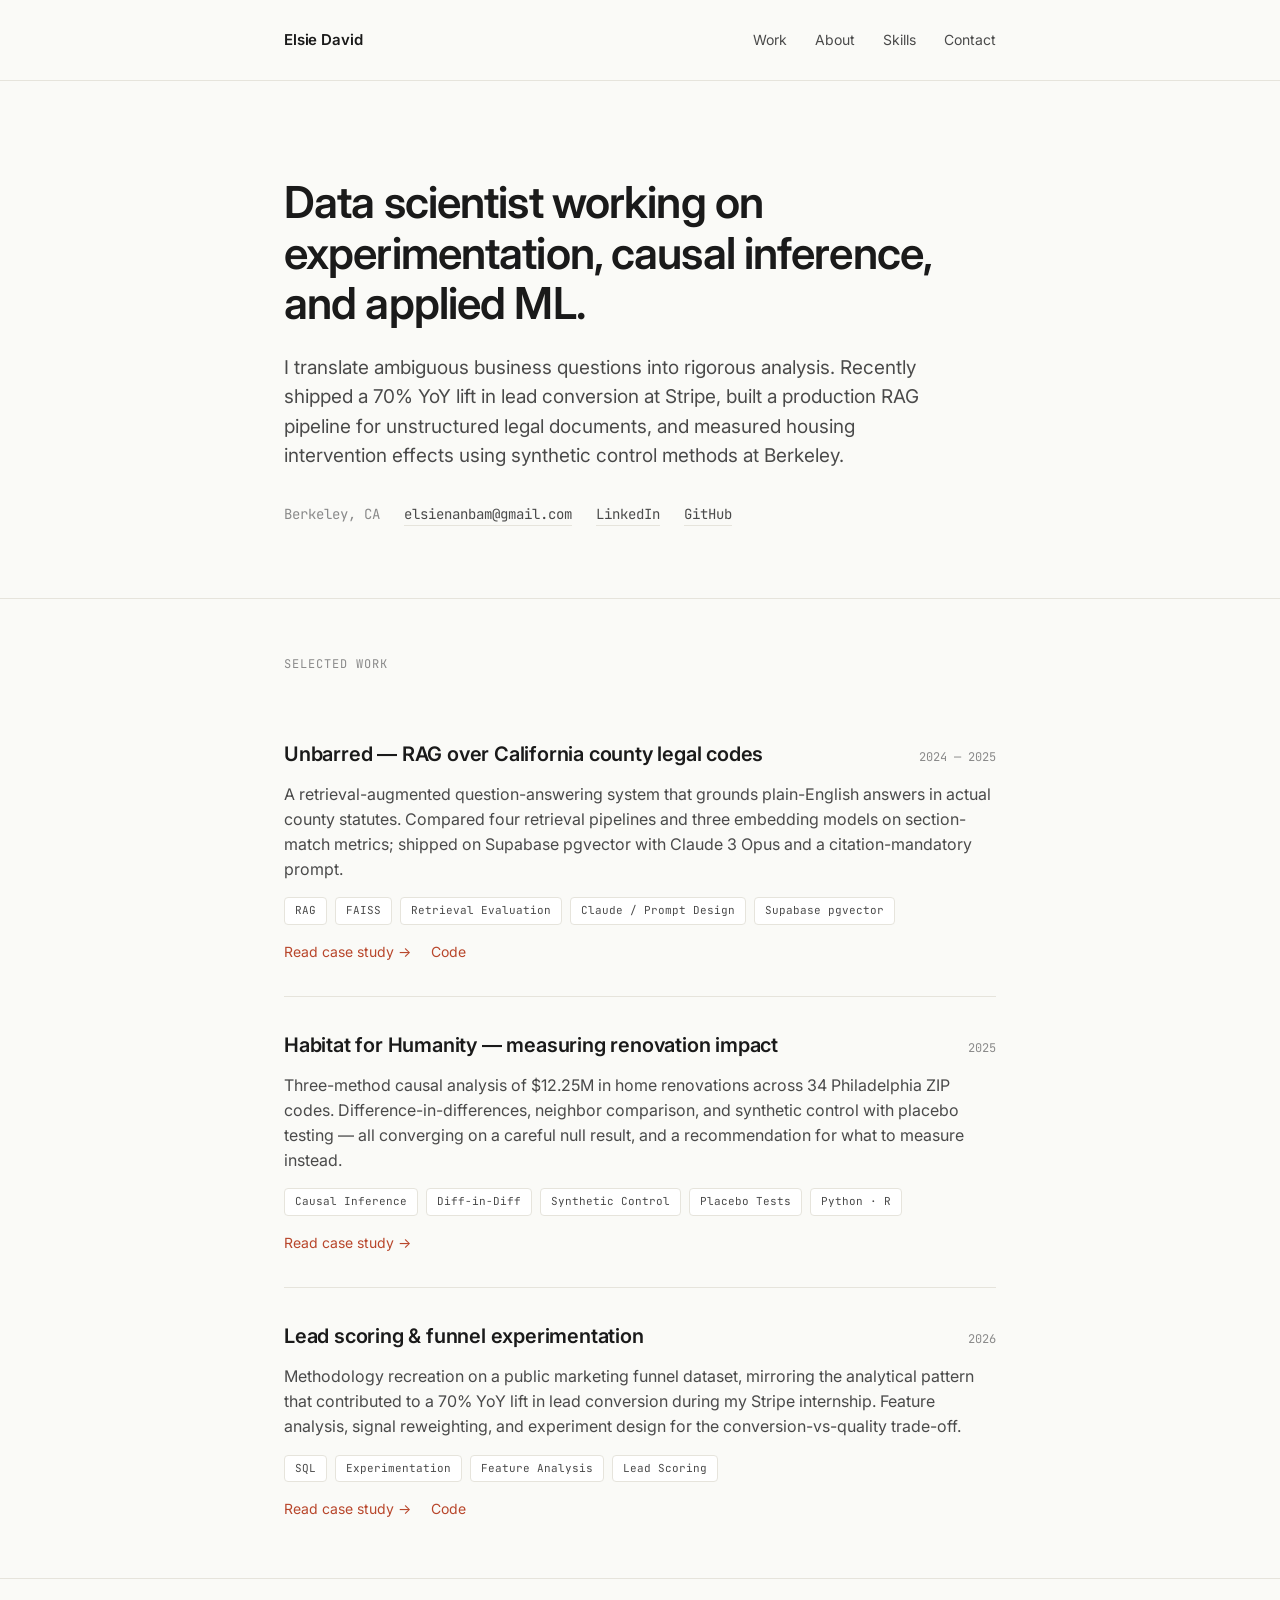
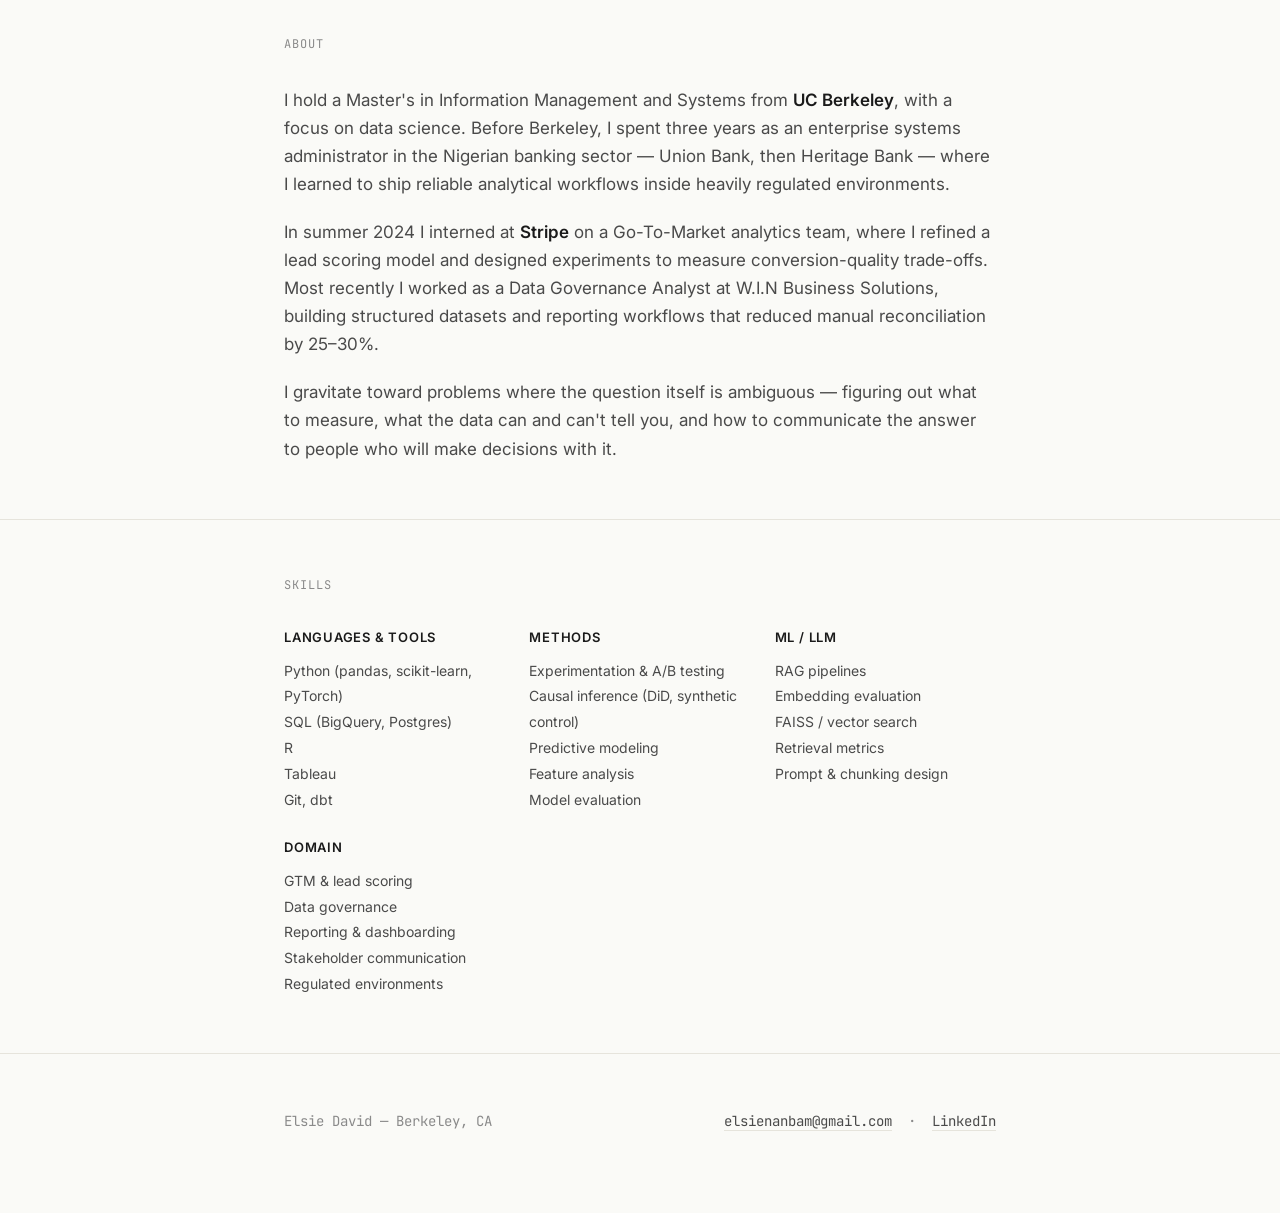
==== index.html @ c0de1136 "Initial portfolio: landing page + Unbarred and Habitat case studies" ====
<!DOCTYPE html>
<html lang="en">
<head>
  <meta charset="UTF-8" />
  <meta name="viewport" content="width=device-width, initial-scale=1.0" />
  <title>Elsie David — Data Scientist</title>
  <meta name="description" content="Data scientist working at the intersection of experimentation, causal inference, and applied ML. UC Berkeley MIMS. Previously Stripe." />
  <link rel="preconnect" href="https://fonts.googleapis.com" />
  <link rel="preconnect" href="https://fonts.gstatic.com" crossorigin />
  <link href="https://fonts.googleapis.com/css2?family=Inter:wght@400;500;600;700&family=JetBrains+Mono:wght@400;500&display=swap" rel="stylesheet" />
  <link rel="stylesheet" href="assets/styles.css" />
  <style>
    /* Home-page-only styles (case studies use shared styles only) */
    header { padding: 96px 0 72px; }
    header h1 {
      font-size: 44px;
      font-weight: 600;
      letter-spacing: -0.02em;
      line-height: 1.15;
      margin-bottom: 24px;
    }
    header .lede {
      font-size: 19px;
      color: var(--ink-soft);
      line-height: 1.55;
      max-width: 640px;
      margin-bottom: 32px;
    }
    header .meta {
      display: flex;
      gap: 24px;
      flex-wrap: wrap;
      font-size: 14px;
      color: var(--ink-faint);
      font-family: 'JetBrains Mono', monospace;
    }
    header .meta a {
      color: var(--ink-soft);
      text-decoration: none;
      border-bottom: 1px solid var(--rule);
      transition: border-color 0.15s, color 0.15s;
    }
    header .meta a:hover { color: var(--accent); border-color: var(--accent); }
    section { padding: 56px 0; border-top: 1px solid var(--rule); }
    .section-label {
      font-family: 'JetBrains Mono', monospace;
      font-size: 12px;
      text-transform: uppercase;
      letter-spacing: 0.08em;
      color: var(--ink-faint);
      margin-bottom: 32px;
    }
    .about p {
      font-size: 17px;
      color: var(--ink-soft);
      margin-bottom: 20px;
      line-height: 1.65;
    }
    .about p:last-child { margin-bottom: 0; }
    .about strong { color: var(--ink); font-weight: 600; }
    .project {
      padding: 32px 0;
      border-bottom: 1px solid var(--rule);
    }
    .project:last-child { border-bottom: none; padding-bottom: 0; }
    .project:first-child { padding-top: 0; }
    .project-header {
      display: flex;
      justify-content: space-between;
      align-items: baseline;
      margin-bottom: 12px;
      gap: 16px;
      flex-wrap: wrap;
    }
    .project-title { font-size: 20px; font-weight: 600; letter-spacing: -0.01em; }
    .project-meta {
      font-family: 'JetBrains Mono', monospace;
      font-size: 12px;
      color: var(--ink-faint);
    }
    .project-tagline {
      color: var(--ink-soft);
      font-size: 16px;
      margin-bottom: 16px;
      line-height: 1.55;
    }
    .project-tags { display: flex; gap: 8px; flex-wrap: wrap; margin-bottom: 16px; }
    .tag {
      font-family: 'JetBrains Mono', monospace;
      font-size: 11px;
      padding: 4px 10px;
      background: var(--card);
      border: 1px solid var(--rule);
      border-radius: 4px;
      color: var(--ink-soft);
    }
    .project-links { display: flex; gap: 20px; font-size: 14px; }
    .project-links a {
      color: var(--accent);
      text-decoration: none;
      border-bottom: 1px solid transparent;
      transition: border-color 0.15s;
    }
    .project-links a:hover { border-bottom-color: var(--accent); }
    .skills-grid {
      display: grid;
      grid-template-columns: repeat(auto-fit, minmax(220px, 1fr));
      gap: 24px;
    }
    .skill-group h3 {
      font-size: 13px;
      font-weight: 600;
      text-transform: uppercase;
      letter-spacing: 0.06em;
      color: var(--ink);
      margin-bottom: 10px;
    }
    .skill-group ul {
      list-style: none;
      font-size: 14px;
      color: var(--ink-soft);
      line-height: 1.85;
    }
    @media (max-width: 600px) {
      header { padding: 64px 0 48px; }
      header h1 { font-size: 34px; }
      header .lede { font-size: 17px; }
    }
  </style>
</head>
<body>
  <nav>
    <div class="container">
      <div class="name">Elsie David</div>
      <div class="links">
        <a href="#work">Work</a>
        <a href="#about">About</a>
        <a href="#skills">Skills</a>
        <a href="mailto:elsienanbam@gmail.com">Contact</a>
      </div>
    </div>
  </nav>

  <header>
    <div class="container">
      <h1>Data scientist working on experimentation, causal inference, and applied ML.</h1>
      <p class="lede">
        I translate ambiguous business questions into rigorous analysis. Recently shipped a 70% YoY lift in lead conversion at Stripe, built a production RAG pipeline for unstructured legal documents, and measured housing intervention effects using synthetic control methods at Berkeley.
      </p>
      <div class="meta">
        <span>Berkeley, CA</span>
        <a href="mailto:elsienanbam@gmail.com">elsienanbam@gmail.com</a>
        <a href="https://linkedin.com/in/elsienanbamdavid/" target="_blank" rel="noopener">LinkedIn</a>
        <a href="https://github.com/" target="_blank" rel="noopener">GitHub</a>
      </div>
    </div>
  </header>

  <section id="work">
    <div class="container">
      <div class="section-label">Selected work</div>

      <div class="project">
        <div class="project-header">
          <div class="project-title">Unbarred — RAG over California county legal codes</div>
          <div class="project-meta">2024 — 2025</div>
        </div>
        <p class="project-tagline">
          A retrieval-augmented question-answering system that grounds plain-English answers in actual county statutes. Compared four retrieval pipelines and three embedding models on section-match metrics; shipped on Supabase pgvector with Claude 3 Opus and a citation-mandatory prompt.
        </p>
        <div class="project-tags">
          <span class="tag">RAG</span>
          <span class="tag">FAISS</span>
          <span class="tag">Retrieval Evaluation</span>
          <span class="tag">Claude / Prompt Design</span>
          <span class="tag">Supabase pgvector</span>
        </div>
        <div class="project-links">
          <a href="case-studies/unbarred.html">Read case study →</a>
          <a href="https://github.com/LawNavigator-mims/law-nav-model-api" target="_blank" rel="noopener">Code</a>
        </div>
      </div>

      <div class="project">
        <div class="project-header">
          <div class="project-title">Habitat for Humanity — measuring renovation impact</div>
          <div class="project-meta">2025</div>
        </div>
        <p class="project-tagline">
          Three-method causal analysis of $12.25M in home renovations across 34 Philadelphia ZIP codes. Difference-in-differences, neighbor comparison, and synthetic control with placebo testing — all converging on a careful null result, and a recommendation for what to measure instead.
        </p>
        <div class="project-tags">
          <span class="tag">Causal Inference</span>
          <span class="tag">Diff-in-Diff</span>
          <span class="tag">Synthetic Control</span>
          <span class="tag">Placebo Tests</span>
          <span class="tag">Python · R</span>
        </div>
        <div class="project-links">
          <a href="case-studies/habitat.html">Read case study →</a>
        </div>
      </div>

      <div class="project">
        <div class="project-header">
          <div class="project-title">Lead scoring &amp; funnel experimentation</div>
          <div class="project-meta">2026</div>
        </div>
        <p class="project-tagline">
          Methodology recreation on a public marketing funnel dataset, mirroring the analytical pattern that contributed to a 70% YoY lift in lead conversion during my Stripe internship. Feature analysis, signal reweighting, and experiment design for the conversion-vs-quality trade-off.
        </p>
        <div class="project-tags">
          <span class="tag">SQL</span>
          <span class="tag">Experimentation</span>
          <span class="tag">Feature Analysis</span>
          <span class="tag">Lead Scoring</span>
        </div>
        <div class="project-links">
          <a href="case-studies/lead-scoring.html">Read case study →</a>
          <a href="https://github.com/" target="_blank" rel="noopener">Code</a>
        </div>
      </div>
    </div>
  </section>

  <section id="about" class="about">
    <div class="container">
      <div class="section-label">About</div>
      <p>
        I hold a Master's in Information Management and Systems from <strong>UC Berkeley</strong>, with a focus on data science. Before Berkeley, I spent three years as an enterprise systems administrator in the Nigerian banking sector — Union Bank, then Heritage Bank — where I learned to ship reliable analytical workflows inside heavily regulated environments.
      </p>
      <p>
        In summer 2024 I interned at <strong>Stripe</strong> on a Go-To-Market analytics team, where I refined a lead scoring model and designed experiments to measure conversion-quality trade-offs. Most recently I worked as a Data Governance Analyst at W.I.N Business Solutions, building structured datasets and reporting workflows that reduced manual reconciliation by 25–30%.
      </p>
      <p>
        I gravitate toward problems where the question itself is ambiguous — figuring out what to measure, what the data can and can't tell you, and how to communicate the answer to people who will make decisions with it.
      </p>
    </div>
  </section>

  <section id="skills">
    <div class="container">
      <div class="section-label">Skills</div>
      <div class="skills-grid">
        <div class="skill-group">
          <h3>Languages &amp; Tools</h3>
          <ul>
            <li>Python (pandas, scikit-learn, PyTorch)</li>
            <li>SQL (BigQuery, Postgres)</li>
            <li>R</li>
            <li>Tableau</li>
            <li>Git, dbt</li>
          </ul>
        </div>
        <div class="skill-group">
          <h3>Methods</h3>
          <ul>
            <li>Experimentation &amp; A/B testing</li>
            <li>Causal inference (DiD, synthetic control)</li>
            <li>Predictive modeling</li>
            <li>Feature analysis</li>
            <li>Model evaluation</li>
          </ul>
        </div>
        <div class="skill-group">
          <h3>ML / LLM</h3>
          <ul>
            <li>RAG pipelines</li>
            <li>Embedding evaluation</li>
            <li>FAISS / vector search</li>
            <li>Retrieval metrics</li>
            <li>Prompt &amp; chunking design</li>
          </ul>
        </div>
        <div class="skill-group">
          <h3>Domain</h3>
          <ul>
            <li>GTM &amp; lead scoring</li>
            <li>Data governance</li>
            <li>Reporting &amp; dashboarding</li>
            <li>Stakeholder communication</li>
            <li>Regulated environments</li>
          </ul>
        </div>
      </div>
    </div>
  </section>

  <footer>
    <div class="container">
      <div>Elsie David — Berkeley, CA</div>
      <div>
        <a href="mailto:elsienanbam@gmail.com">elsienanbam@gmail.com</a>
        &nbsp;·&nbsp;
        <a href="https://linkedin.com/in/elsienanbamdavid/" target="_blank" rel="noopener">LinkedIn</a>
      </div>
    </div>
  </footer>
</body>
</html>
---- assets/styles.css ----
/* Shared styles for portfolio and case studies */
:root {
  --bg: #fafaf7;
  --ink: #1a1a1a;
  --ink-soft: #4a4a4a;
  --ink-faint: #8a8a8a;
  --rule: #e6e4dc;
  --accent: #b8462b;
  --card: #ffffff;
  --highlight: #fef3e7;
}
* { box-sizing: border-box; margin: 0; padding: 0; }
html { scroll-behavior: smooth; }
body {
  font-family: 'Inter', -apple-system, BlinkMacSystemFont, sans-serif;
  background: var(--bg);
  color: var(--ink);
  line-height: 1.6;
  font-size: 16px;
  -webkit-font-smoothing: antialiased;
}
.container { max-width: 760px; margin: 0 auto; padding: 0 24px; }
.container-wide { max-width: 920px; margin: 0 auto; padding: 0 24px; }

nav {
  padding: 28px 0;
  border-bottom: 1px solid var(--rule);
  position: sticky;
  top: 0;
  background: rgba(250, 250, 247, 0.92);
  backdrop-filter: blur(8px);
  z-index: 10;
}
nav .container { display: flex; justify-content: space-between; align-items: center; }
nav .name { font-weight: 600; font-size: 15px; letter-spacing: -0.01em; text-decoration: none; color: var(--ink); }
nav .links { display: flex; gap: 28px; }
nav .links a {
  color: var(--ink-soft);
  text-decoration: none;
  font-size: 14px;
  transition: color 0.15s;
}
nav .links a:hover { color: var(--ink); }

/* Case study layout */
.case-header {
  padding: 64px 0 40px;
}
.case-back {
  font-family: 'JetBrains Mono', monospace;
  font-size: 13px;
  color: var(--ink-faint);
  text-decoration: none;
  display: inline-block;
  margin-bottom: 32px;
  transition: color 0.15s;
}
.case-back:hover { color: var(--accent); }
.case-eyebrow {
  font-family: 'JetBrains Mono', monospace;
  font-size: 12px;
  text-transform: uppercase;
  letter-spacing: 0.08em;
  color: var(--accent);
  margin-bottom: 16px;
}
.case-header h1 {
  font-size: 38px;
  font-weight: 600;
  letter-spacing: -0.02em;
  line-height: 1.2;
  margin-bottom: 20px;
}
.case-lede {
  font-size: 19px;
  color: var(--ink-soft);
  line-height: 1.55;
  margin-bottom: 32px;
}
.case-meta {
  display: grid;
  grid-template-columns: repeat(auto-fit, minmax(140px, 1fr));
  gap: 24px;
  padding: 24px;
  background: var(--card);
  border: 1px solid var(--rule);
  border-radius: 6px;
}
.case-meta-item .label {
  font-family: 'JetBrains Mono', monospace;
  font-size: 11px;
  text-transform: uppercase;
  letter-spacing: 0.06em;
  color: var(--ink-faint);
  margin-bottom: 6px;
}
.case-meta-item .value {
  font-size: 14px;
  color: var(--ink);
  font-weight: 500;
}

.case-body { padding: 24px 0 80px; }
.case-body section {
  padding: 40px 0;
  border-top: 1px solid var(--rule);
}
.case-body h2 {
  font-size: 24px;
  font-weight: 600;
  letter-spacing: -0.01em;
  margin-bottom: 20px;
}
.case-body h3 {
  font-size: 17px;
  font-weight: 600;
  margin-top: 28px;
  margin-bottom: 12px;
}
.case-body p {
  font-size: 16px;
  color: var(--ink-soft);
  line-height: 1.7;
  margin-bottom: 16px;
}
.case-body p strong { color: var(--ink); font-weight: 600; }
.case-body ul {
  margin: 0 0 16px 24px;
  color: var(--ink-soft);
  font-size: 16px;
  line-height: 1.7;
}
.case-body ul li { margin-bottom: 8px; }

.callout {
  padding: 20px 24px;
  background: var(--highlight);
  border-left: 3px solid var(--accent);
  border-radius: 4px;
  margin: 24px 0;
  font-size: 15px;
  color: var(--ink-soft);
}
.callout strong { color: var(--ink); }

.todo {
  padding: 16px 20px;
  background: #fff8e6;
  border: 1px dashed #d4a942;
  border-radius: 4px;
  margin: 20px 0;
  font-size: 14px;
  color: #6b5a1f;
  font-family: 'JetBrains Mono', monospace;
}
.todo::before { content: "TODO  ·  "; font-weight: 600; }

pre {
  background: #1f1d1a;
  color: #e8e6dc;
  padding: 20px 24px;
  border-radius: 6px;
  overflow-x: auto;
  font-family: 'JetBrains Mono', monospace;
  font-size: 13px;
  line-height: 1.55;
  margin: 16px 0 24px;
}
code {
  font-family: 'JetBrains Mono', monospace;
  font-size: 0.9em;
  background: var(--card);
  border: 1px solid var(--rule);
  padding: 1px 6px;
  border-radius: 3px;
  color: var(--ink);
}
pre code { background: none; border: none; padding: 0; color: inherit; }

.results-grid {
  display: grid;
  grid-template-columns: repeat(auto-fit, minmax(160px, 1fr));
  gap: 16px;
  margin: 20px 0 24px;
}
.result-card {
  padding: 20px;
  background: var(--card);
  border: 1px solid var(--rule);
  border-radius: 6px;
}
.result-card .number {
  font-size: 28px;
  font-weight: 600;
  color: var(--accent);
  letter-spacing: -0.02em;
  line-height: 1;
  margin-bottom: 8px;
}
.result-card .label {
  font-size: 13px;
  color: var(--ink-soft);
  line-height: 1.4;
}

table {
  width: 100%;
  border-collapse: collapse;
  margin: 16px 0 24px;
  font-size: 14px;
}
table th, table td {
  text-align: left;
  padding: 10px 12px;
  border-bottom: 1px solid var(--rule);
}
table th {
  font-family: 'JetBrains Mono', monospace;
  font-size: 12px;
  text-transform: uppercase;
  letter-spacing: 0.04em;
  color: var(--ink-faint);
  font-weight: 500;
}
table td { color: var(--ink-soft); }

footer {
  padding: 56px 0 80px;
  border-top: 1px solid var(--rule);
  font-size: 14px;
  color: var(--ink-faint);
  font-family: 'JetBrains Mono', monospace;
}
footer .container {
  display: flex;
  justify-content: space-between;
  align-items: center;
  flex-wrap: wrap;
  gap: 16px;
}
footer a {
  color: var(--ink-soft);
  text-decoration: none;
  border-bottom: 1px solid var(--rule);
}
footer a:hover { color: var(--accent); border-color: var(--accent); }

@media (max-width: 600px) {
  .case-header h1 { font-size: 30px; }
  .case-lede { font-size: 17px; }
  nav .links { gap: 18px; }
}
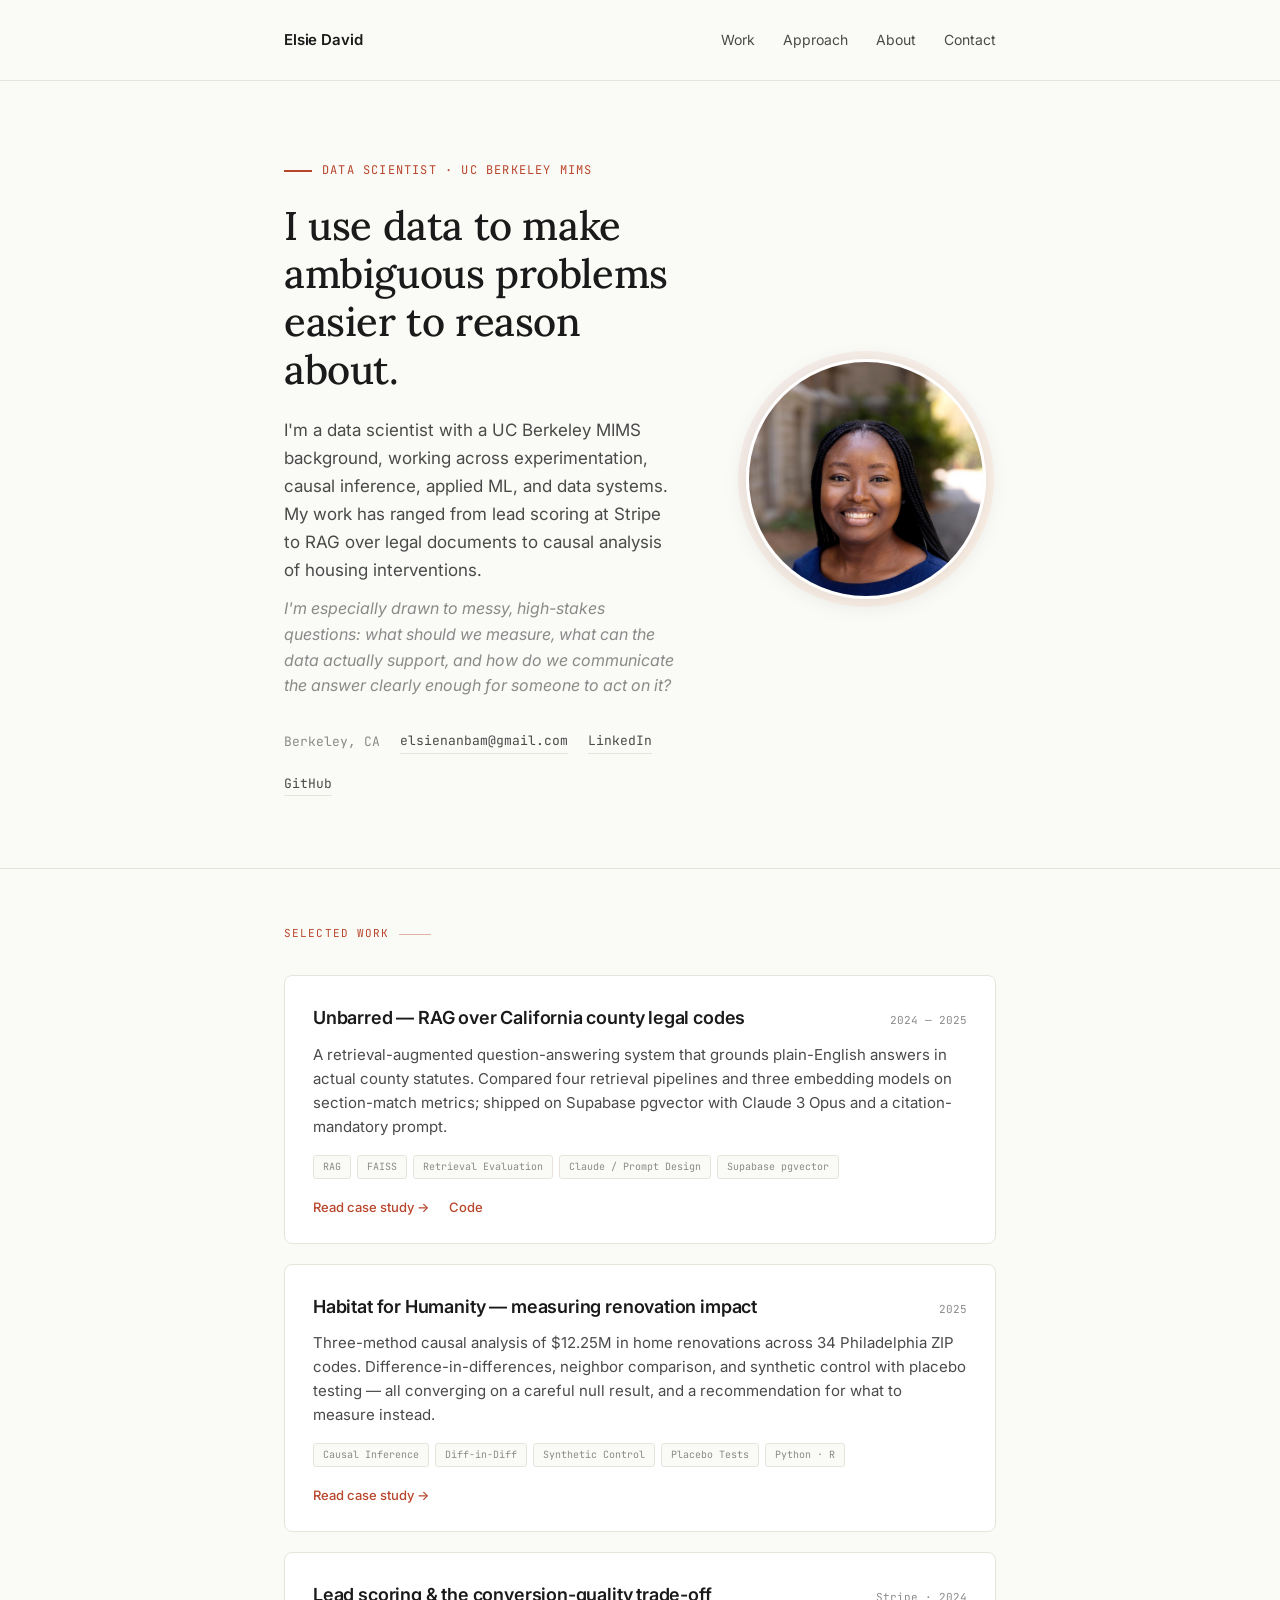
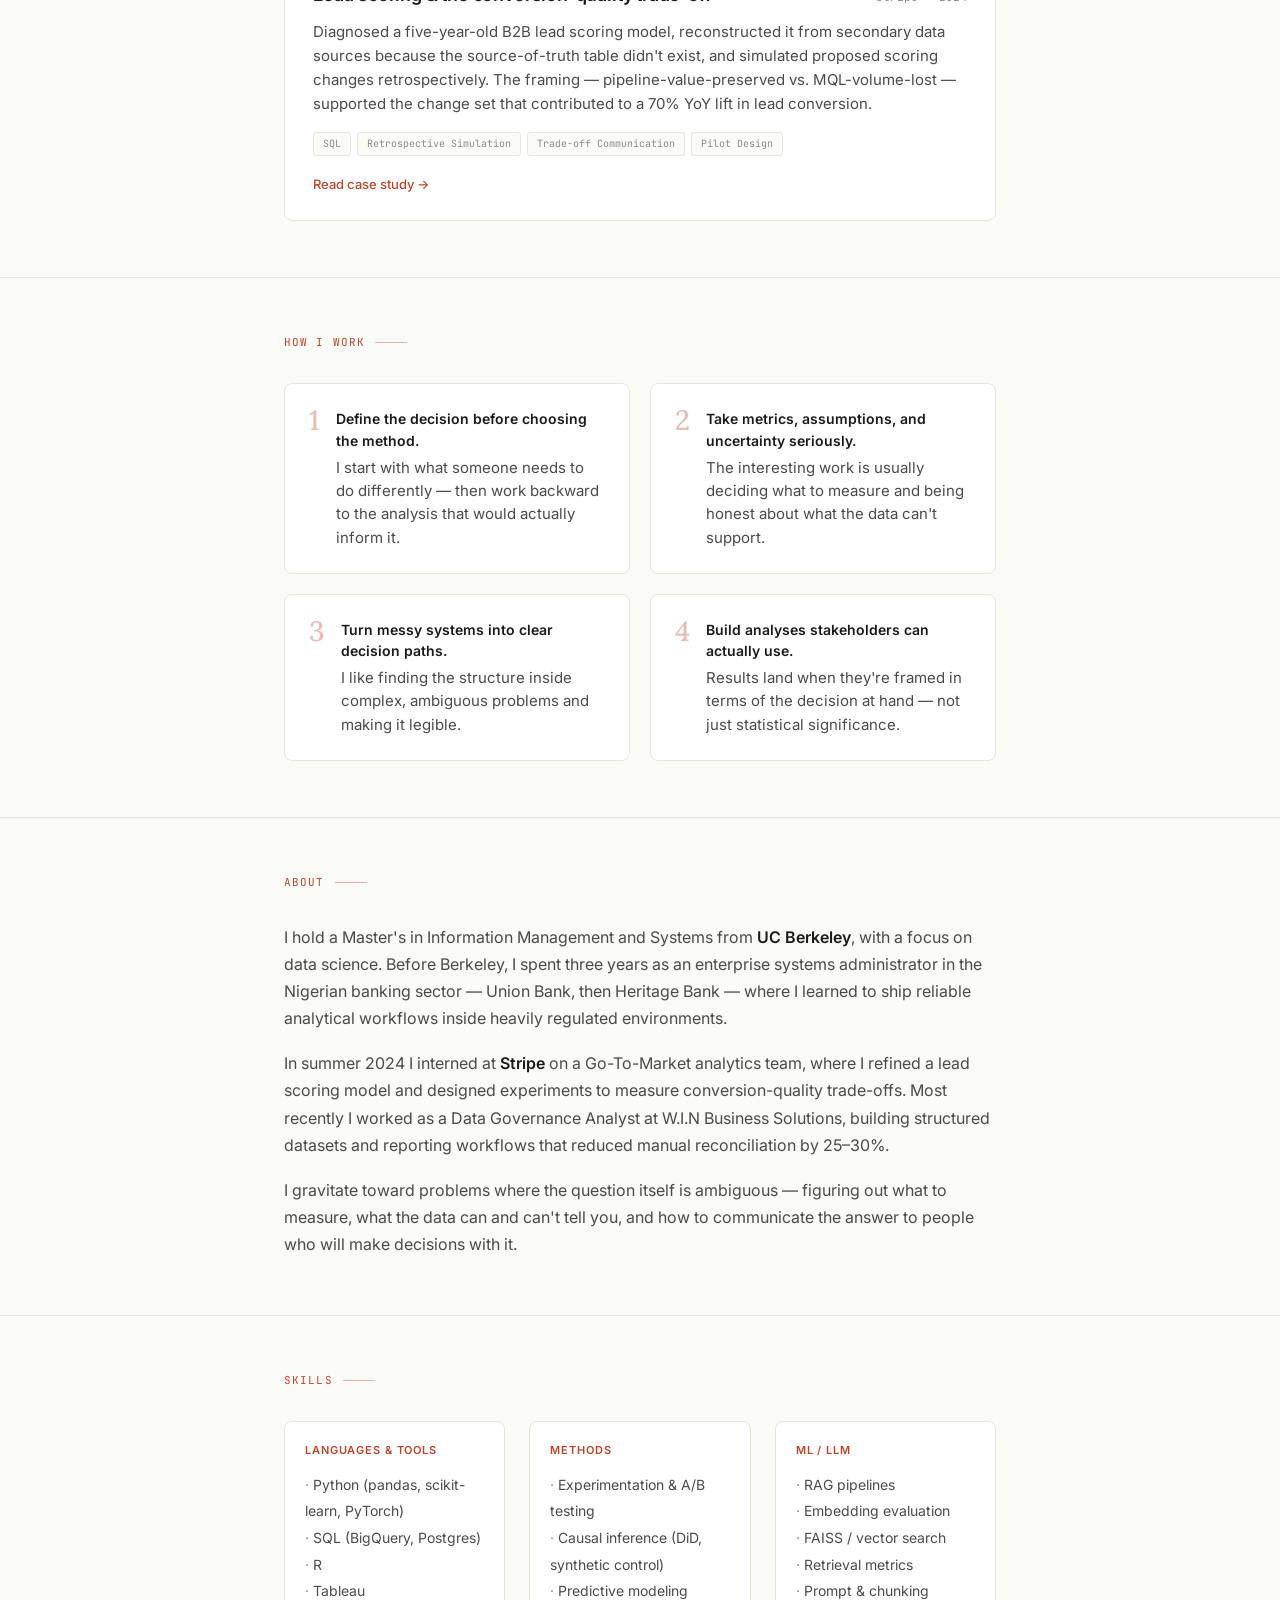
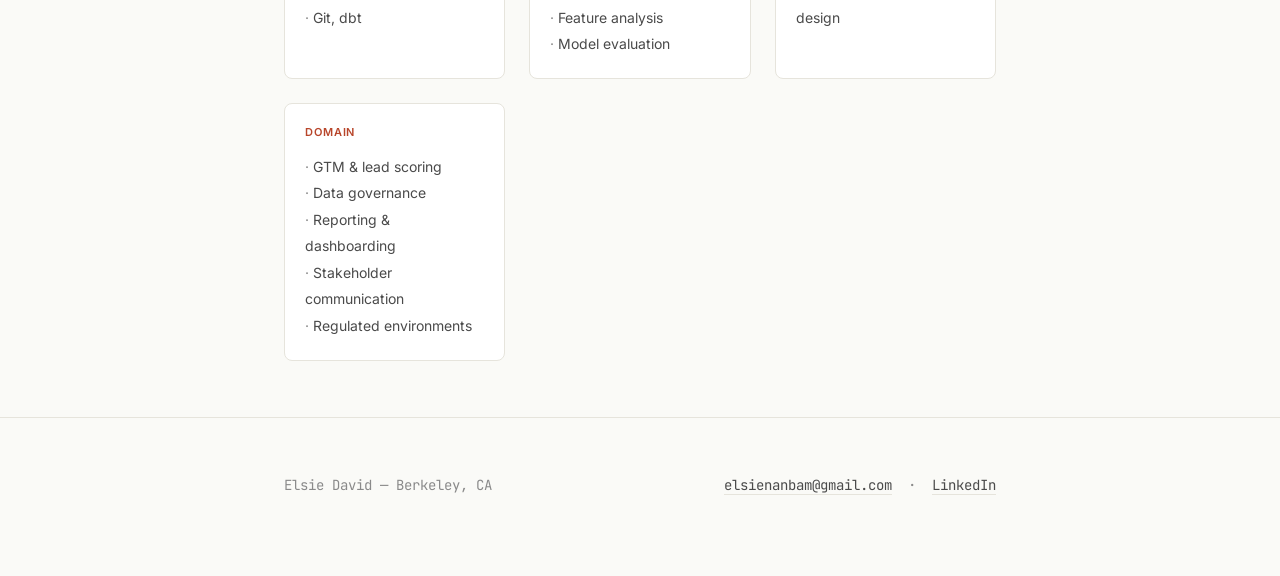
==== commit ab4c7635: "Refresh portfolio landing page with photo and cards" ====
--- a/index.html
+++ b/index.html
@@ -7,124 +7,324 @@
   <meta name="description" content="Data scientist working at the intersection of experimentation, causal inference, and applied ML. UC Berkeley MIMS. Previously Stripe." />
   <link rel="preconnect" href="https://fonts.googleapis.com" />
   <link rel="preconnect" href="https://fonts.gstatic.com" crossorigin />
-  <link href="https://fonts.googleapis.com/css2?family=Inter:wght@400;500;600;700&family=JetBrains+Mono:wght@400;500&display=swap" rel="stylesheet" />
+  <link href="https://fonts.googleapis.com/css2?family=Inter:wght@400;500;600;700&family=JetBrains+Mono:wght@400;500&family=Lora:wght@500;600&display=swap" rel="stylesheet" />
   <link rel="stylesheet" href="assets/styles.css" />
   <style>
-    /* Home-page-only styles (case studies use shared styles only) */
-    header { padding: 96px 0 72px; }
+    /* ─── Homepage-only styles ─────────────────────────── */
+
+    /* Hero */
+    header {
+      padding: 80px 0 72px;
+    }
+    .hero-inner {
+      display: grid;
+      grid-template-columns: 1fr 260px;
+      gap: 56px;
+      align-items: center;
+    }
+    .hero-text {}
+    .hero-eyebrow {
+      display: flex;
+      align-items: center;
+      gap: 10px;
+      font-family: 'JetBrains Mono', monospace;
+      font-size: 12px;
+      text-transform: uppercase;
+      letter-spacing: 0.1em;
+      color: var(--accent);
+      margin-bottom: 22px;
+    }
+    .hero-eyebrow::before {
+      content: '';
+      display: block;
+      width: 28px;
+      height: 2px;
+      background: var(--accent);
+      flex-shrink: 0;
+    }
     header h1 {
-      font-size: 44px;
-      font-weight: 600;
-      letter-spacing: -0.02em;
-      line-height: 1.15;
-      margin-bottom: 24px;
+      font-family: 'Lora', Georgia, serif;
+      font-size: 40px;
+      font-weight: 500;
+      letter-spacing: -0.01em;
+      line-height: 1.2;
+      margin-bottom: 22px;
+      color: var(--ink);
     }
     header .lede {
-      font-size: 19px;
+      font-size: 17px;
       color: var(--ink-soft);
-      line-height: 1.55;
-      max-width: 640px;
+      line-height: 1.65;
+      max-width: 580px;
+      margin-bottom: 12px;
+    }
+    header .personality {
+      font-size: 16px;
+      color: var(--ink-faint);
+      font-style: italic;
+      line-height: 1.6;
+      max-width: 560px;
       margin-bottom: 32px;
     }
     header .meta {
       display: flex;
-      gap: 24px;
+      gap: 20px;
       flex-wrap: wrap;
-      font-size: 14px;
+      font-size: 13px;
       color: var(--ink-faint);
       font-family: 'JetBrains Mono', monospace;
+      align-items: center;
+    }
+    header .meta .location {
+      color: var(--ink-faint);
     }
     header .meta a {
       color: var(--ink-soft);
       text-decoration: none;
       border-bottom: 1px solid var(--rule);
+      padding-bottom: 1px;
       transition: border-color 0.15s, color 0.15s;
     }
     header .meta a:hover { color: var(--accent); border-color: var(--accent); }
+
+    /* Photo */
+    .hero-photo {
+      display: flex;
+      justify-content: center;
+      align-items: flex-start;
+    }
+    .hero-photo-frame {
+      position: relative;
+      width: 240px;
+      height: 240px;
+    }
+    .hero-photo-frame::before {
+      content: '';
+      position: absolute;
+      inset: -8px;
+      border-radius: 50%;
+      background: linear-gradient(135deg, #f5ede9 0%, #fef3e7 100%);
+      z-index: 0;
+    }
+    .hero-photo-frame img {
+      position: relative;
+      z-index: 1;
+      width: 240px;
+      height: 240px;
+      border-radius: 50%;
+      object-fit: cover;
+      object-position: center top;
+      display: block;
+      border: 3px solid #fff;
+      box-shadow: 0 4px 24px rgba(0,0,0,0.10);
+    }
+
+    /* Sections */
     section { padding: 56px 0; border-top: 1px solid var(--rule); }
     .section-label {
       font-family: 'JetBrains Mono', monospace;
-      font-size: 12px;
+      font-size: 11px;
       text-transform: uppercase;
-      letter-spacing: 0.08em;
-      color: var(--ink-faint);
+      letter-spacing: 0.1em;
+      color: var(--accent);
       margin-bottom: 32px;
-    }
-    .about p {
-      font-size: 17px;
-      color: var(--ink-soft);
-      margin-bottom: 20px;
-      line-height: 1.65;
-    }
-    .about p:last-child { margin-bottom: 0; }
-    .about strong { color: var(--ink); font-weight: 600; }
-    .project {
-      padding: 32px 0;
-      border-bottom: 1px solid var(--rule);
-    }
-    .project:last-child { border-bottom: none; padding-bottom: 0; }
-    .project:first-child { padding-top: 0; }
+      display: flex;
+      align-items: center;
+      gap: 10px;
+    }
+    .section-label::after {
+      content: '';
+      display: block;
+      height: 1px;
+      width: 32px;
+      background: var(--accent);
+      opacity: 0.4;
+    }
+
+    /* Project cards */
+    .projects-grid {
+      display: flex;
+      flex-direction: column;
+      gap: 20px;
+    }
+    .project-card {
+      background: var(--card);
+      border: 1px solid var(--rule);
+      border-radius: 8px;
+      padding: 28px 28px 24px;
+      transition: box-shadow 0.2s ease, border-color 0.2s ease, transform 0.2s ease;
+      position: relative;
+      overflow: hidden;
+    }
+    .project-card::before {
+      content: '';
+      position: absolute;
+      left: 0;
+      top: 0;
+      bottom: 0;
+      width: 3px;
+      background: var(--accent);
+      opacity: 0;
+      transition: opacity 0.2s ease;
+    }
+    .project-card:hover {
+      box-shadow: 0 6px 28px rgba(0,0,0,0.07);
+      border-color: #d6cfc5;
+      transform: translateY(-2px);
+    }
+    .project-card:hover::before {
+      opacity: 1;
+    }
     .project-header {
       display: flex;
       justify-content: space-between;
       align-items: baseline;
-      margin-bottom: 12px;
+      margin-bottom: 10px;
       gap: 16px;
       flex-wrap: wrap;
     }
-    .project-title { font-size: 20px; font-weight: 600; letter-spacing: -0.01em; }
+    .project-title {
+      font-size: 18px;
+      font-weight: 600;
+      letter-spacing: -0.01em;
+      color: var(--ink);
+    }
     .project-meta {
       font-family: 'JetBrains Mono', monospace;
-      font-size: 12px;
+      font-size: 11px;
       color: var(--ink-faint);
+      flex-shrink: 0;
     }
     .project-tagline {
       color: var(--ink-soft);
-      font-size: 16px;
+      font-size: 15px;
       margin-bottom: 16px;
-      line-height: 1.55;
-    }
-    .project-tags { display: flex; gap: 8px; flex-wrap: wrap; margin-bottom: 16px; }
+      line-height: 1.6;
+    }
+    .project-tags { display: flex; gap: 6px; flex-wrap: wrap; margin-bottom: 18px; }
     .tag {
       font-family: 'JetBrains Mono', monospace;
-      font-size: 11px;
-      padding: 4px 10px;
-      background: var(--card);
+      font-size: 10px;
+      padding: 3px 9px;
+      background: var(--bg);
       border: 1px solid var(--rule);
-      border-radius: 4px;
-      color: var(--ink-soft);
-    }
-    .project-links { display: flex; gap: 20px; font-size: 14px; }
+      border-radius: 3px;
+      color: var(--ink-faint);
+    }
+    .project-links { display: flex; gap: 20px; font-size: 13px; }
     .project-links a {
       color: var(--accent);
       text-decoration: none;
+      font-weight: 500;
       border-bottom: 1px solid transparent;
       transition: border-color 0.15s;
     }
     .project-links a:hover { border-bottom-color: var(--accent); }
+
+    /* How I work */
+    .how-grid {
+      display: grid;
+      grid-template-columns: 1fr 1fr;
+      gap: 20px;
+    }
+    .how-item {
+      background: var(--card);
+      border: 1px solid var(--rule);
+      border-radius: 8px;
+      padding: 24px;
+      display: flex;
+      gap: 16px;
+      align-items: flex-start;
+    }
+    .how-num {
+      font-family: 'Lora', Georgia, serif;
+      font-size: 28px;
+      font-weight: 500;
+      color: var(--accent);
+      opacity: 0.35;
+      line-height: 1;
+      flex-shrink: 0;
+      margin-top: -2px;
+    }
+    .how-text {
+      font-size: 15px;
+      color: var(--ink-soft);
+      line-height: 1.55;
+    }
+    .how-text strong {
+      display: block;
+      color: var(--ink);
+      font-weight: 600;
+      margin-bottom: 4px;
+      font-size: 14px;
+    }
+
+    /* About */
+    .about p {
+      font-size: 16px;
+      color: var(--ink-soft);
+      margin-bottom: 18px;
+      line-height: 1.7;
+    }
+    .about p:last-child { margin-bottom: 0; }
+    .about strong { color: var(--ink); font-weight: 600; }
+
+    /* Skills */
     .skills-grid {
       display: grid;
-      grid-template-columns: repeat(auto-fit, minmax(220px, 1fr));
+      grid-template-columns: repeat(auto-fit, minmax(200px, 1fr));
       gap: 24px;
     }
+    .skill-group {
+      padding: 20px;
+      background: var(--card);
+      border: 1px solid var(--rule);
+      border-radius: 8px;
+    }
     .skill-group h3 {
-      font-size: 13px;
+      font-size: 11px;
       font-weight: 600;
       text-transform: uppercase;
-      letter-spacing: 0.06em;
-      color: var(--ink);
-      margin-bottom: 10px;
+      letter-spacing: 0.08em;
+      color: var(--accent);
+      margin-bottom: 12px;
     }
     .skill-group ul {
       list-style: none;
       font-size: 14px;
       color: var(--ink-soft);
-      line-height: 1.85;
-    }
-    @media (max-width: 600px) {
-      header { padding: 64px 0 48px; }
-      header h1 { font-size: 34px; }
-      header .lede { font-size: 17px; }
+      line-height: 1.9;
+    }
+    .skill-group ul li::before {
+      content: '·  ';
+      color: var(--ink-faint);
+    }
+
+    /* Responsive */
+    @media (max-width: 700px) {
+      .hero-inner {
+        grid-template-columns: 1fr;
+        gap: 36px;
+      }
+      .hero-photo {
+        order: -1;
+        justify-content: flex-start;
+      }
+      .hero-photo-frame,
+      .hero-photo-frame img {
+        width: 160px;
+        height: 160px;
+      }
+      header { padding: 56px 0 48px; }
+      header h1 { font-size: 30px; }
+      header .lede { font-size: 16px; }
+      header .personality { font-size: 15px; }
+      .how-grid { grid-template-columns: 1fr; }
+      .project-card { padding: 22px 20px 18px; }
+    }
+    @media (max-width: 480px) {
+      header h1 { font-size: 26px; }
+      .skills-grid { grid-template-columns: 1fr; }
     }
   </style>
 </head>
@@ -134,8 +334,8 @@
       <div class="name">Elsie David</div>
       <div class="links">
         <a href="#work">Work</a>
+        <a href="#how">Approach</a>
         <a href="#about">About</a>
-        <a href="#skills">Skills</a>
         <a href="mailto:elsienanbam@gmail.com">Contact</a>
       </div>
     </div>
@@ -143,15 +343,28 @@
 
   <header>
     <div class="container">
-      <h1>Data scientist working on experimentation, causal inference, and applied ML.</h1>
-      <p class="lede">
-        I translate ambiguous business questions into rigorous analysis. Recently shipped a 70% YoY lift in lead conversion at Stripe, built a production RAG pipeline for unstructured legal documents, and measured housing intervention effects using synthetic control methods at Berkeley.
-      </p>
-      <div class="meta">
-        <span>Berkeley, CA</span>
-        <a href="mailto:elsienanbam@gmail.com">elsienanbam@gmail.com</a>
-        <a href="https://linkedin.com/in/elsienanbamdavid/" target="_blank" rel="noopener">LinkedIn</a>
-        <a href="https://github.com/" target="_blank" rel="noopener">GitHub</a>
+      <div class="hero-inner">
+        <div class="hero-text">
+          <div class="hero-eyebrow">Data Scientist · UC Berkeley MIMS</div>
+          <h1>I use data to make ambiguous problems easier to reason about.</h1>
+          <p class="lede">
+            I'm a data scientist with a UC Berkeley MIMS background, working across experimentation, causal inference, applied ML, and data systems. My work has ranged from lead scoring at Stripe to RAG over legal documents to causal analysis of housing interventions.
+          </p>
+          <p class="personality">
+            I'm especially drawn to messy, high-stakes questions: what should we measure, what can the data actually support, and how do we communicate the answer clearly enough for someone to act on it?
+          </p>
+          <div class="meta">
+            <span class="location">Berkeley, CA</span>
+            <a href="mailto:elsienanbam@gmail.com">elsienanbam@gmail.com</a>
+            <a href="https://linkedin.com/in/elsienanbamdavid/" target="_blank" rel="noopener">LinkedIn</a>
+            <a href="https://github.com/elsienanbam" target="_blank" rel="noopener">GitHub</a>
+          </div>
+        </div>
+        <div class="hero-photo">
+          <div class="hero-photo-frame">
+            <img src="assets/elsie_headshot_smile.jpeg" alt="Elsie David" />
+          </div>
+        </div>
       </div>
     </div>
   </header>
@@ -159,65 +372,103 @@
   <section id="work">
     <div class="container">
       <div class="section-label">Selected work</div>
-
-      <div class="project">
-        <div class="project-header">
-          <div class="project-title">Unbarred — RAG over California county legal codes</div>
-          <div class="project-meta">2024 — 2025</div>
-        </div>
-        <p class="project-tagline">
-          A retrieval-augmented question-answering system that grounds plain-English answers in actual county statutes. Compared four retrieval pipelines and three embedding models on section-match metrics; shipped on Supabase pgvector with Claude 3 Opus and a citation-mandatory prompt.
-        </p>
-        <div class="project-tags">
-          <span class="tag">RAG</span>
-          <span class="tag">FAISS</span>
-          <span class="tag">Retrieval Evaluation</span>
-          <span class="tag">Claude / Prompt Design</span>
-          <span class="tag">Supabase pgvector</span>
-        </div>
-        <div class="project-links">
-          <a href="case-studies/unbarred.html">Read case study →</a>
-          <a href="https://github.com/LawNavigator-mims/law-nav-model-api" target="_blank" rel="noopener">Code</a>
-        </div>
+      <div class="projects-grid">
+
+        <div class="project-card">
+          <div class="project-header">
+            <div class="project-title">Unbarred — RAG over California county legal codes</div>
+            <div class="project-meta">2024 — 2025</div>
+          </div>
+          <p class="project-tagline">
+            A retrieval-augmented question-answering system that grounds plain-English answers in actual county statutes. Compared four retrieval pipelines and three embedding models on section-match metrics; shipped on Supabase pgvector with Claude 3 Opus and a citation-mandatory prompt.
+          </p>
+          <div class="project-tags">
+            <span class="tag">RAG</span>
+            <span class="tag">FAISS</span>
+            <span class="tag">Retrieval Evaluation</span>
+            <span class="tag">Claude / Prompt Design</span>
+            <span class="tag">Supabase pgvector</span>
+          </div>
+          <div class="project-links">
+            <a href="case-studies/unbarred.html">Read case study →</a>
+            <a href="https://github.com/LawNavigator-mims/law-nav-model-api" target="_blank" rel="noopener">Code</a>
+          </div>
+        </div>
+
+        <div class="project-card">
+          <div class="project-header">
+            <div class="project-title">Habitat for Humanity — measuring renovation impact</div>
+            <div class="project-meta">2025</div>
+          </div>
+          <p class="project-tagline">
+            Three-method causal analysis of $12.25M in home renovations across 34 Philadelphia ZIP codes. Difference-in-differences, neighbor comparison, and synthetic control with placebo testing — all converging on a careful null result, and a recommendation for what to measure instead.
+          </p>
+          <div class="project-tags">
+            <span class="tag">Causal Inference</span>
+            <span class="tag">Diff-in-Diff</span>
+            <span class="tag">Synthetic Control</span>
+            <span class="tag">Placebo Tests</span>
+            <span class="tag">Python · R</span>
+          </div>
+          <div class="project-links">
+            <a href="case-studies/habitat.html">Read case study →</a>
+          </div>
+        </div>
+
+        <div class="project-card">
+          <div class="project-header">
+            <div class="project-title">Lead scoring &amp; the conversion-quality trade-off</div>
+            <div class="project-meta">Stripe · 2024</div>
+          </div>
+          <p class="project-tagline">
+            Diagnosed a five-year-old B2B lead scoring model, reconstructed it from secondary data sources because the source-of-truth table didn't exist, and simulated proposed scoring changes retrospectively. The framing — pipeline-value-preserved vs. MQL-volume-lost — supported the change set that contributed to a 70% YoY lift in lead conversion.
+          </p>
+          <div class="project-tags">
+            <span class="tag">SQL</span>
+            <span class="tag">Retrospective Simulation</span>
+            <span class="tag">Trade-off Communication</span>
+            <span class="tag">Pilot Design</span>
+          </div>
+          <div class="project-links">
+            <a href="case-studies/lead-scoring.html">Read case study →</a>
+          </div>
+        </div>
+
       </div>
-
-      <div class="project">
-        <div class="project-header">
-          <div class="project-title">Habitat for Humanity — measuring renovation impact</div>
-          <div class="project-meta">2025</div>
-        </div>
-        <p class="project-tagline">
-          Three-method causal analysis of $12.25M in home renovations across 34 Philadelphia ZIP codes. Difference-in-differences, neighbor comparison, and synthetic control with placebo testing — all converging on a careful null result, and a recommendation for what to measure instead.
-        </p>
-        <div class="project-tags">
-          <span class="tag">Causal Inference</span>
-          <span class="tag">Diff-in-Diff</span>
-          <span class="tag">Synthetic Control</span>
-          <span class="tag">Placebo Tests</span>
-          <span class="tag">Python · R</span>
-        </div>
-        <div class="project-links">
-          <a href="case-studies/habitat.html">Read case study →</a>
-        </div>
-      </div>
-
-      <div class="project">
-        <div class="project-header">
-          <div class="project-title">Lead scoring &amp; funnel experimentation</div>
-          <div class="project-meta">2026</div>
-        </div>
-        <p class="project-tagline">
-          Methodology recreation on a public marketing funnel dataset, mirroring the analytical pattern that contributed to a 70% YoY lift in lead conversion during my Stripe internship. Feature analysis, signal reweighting, and experiment design for the conversion-vs-quality trade-off.
-        </p>
-        <div class="project-tags">
-          <span class="tag">SQL</span>
-          <span class="tag">Experimentation</span>
-          <span class="tag">Feature Analysis</span>
-          <span class="tag">Lead Scoring</span>
-        </div>
-        <div class="project-links">
-          <a href="case-studies/lead-scoring.html">Read case study →</a>
-          <a href="https://github.com/" target="_blank" rel="noopener">Code</a>
+    </div>
+  </section>
+
+  <section id="how">
+    <div class="container">
+      <div class="section-label">How I work</div>
+      <div class="how-grid">
+        <div class="how-item">
+          <div class="how-num">1</div>
+          <div class="how-text">
+            <strong>Define the decision before choosing the method.</strong>
+            I start with what someone needs to do differently — then work backward to the analysis that would actually inform it.
+          </div>
+        </div>
+        <div class="how-item">
+          <div class="how-num">2</div>
+          <div class="how-text">
+            <strong>Take metrics, assumptions, and uncertainty seriously.</strong>
+            The interesting work is usually deciding what to measure and being honest about what the data can't support.
+          </div>
+        </div>
+        <div class="how-item">
+          <div class="how-num">3</div>
+          <div class="how-text">
+            <strong>Turn messy systems into clear decision paths.</strong>
+            I like finding the structure inside complex, ambiguous problems and making it legible.
+          </div>
+        </div>
+        <div class="how-item">
+          <div class="how-num">4</div>
+          <div class="how-text">
+            <strong>Build analyses stakeholders can actually use.</strong>
+            Results land when they're framed in terms of the decision at hand — not just statistical significance.
+          </div>
         </div>
       </div>
     </div>
--- a/assets/styles.css
+++ b/assets/styles.css
@@ -8,6 +8,7 @@
   --accent: #b8462b;
   --card: #ffffff;
   --highlight: #fef3e7;
+  --accent-warm: #f5ede9;
 }
 * { box-sizing: border-box; margin: 0; padding: 0; }
 html { scroll-behavior: smooth; }
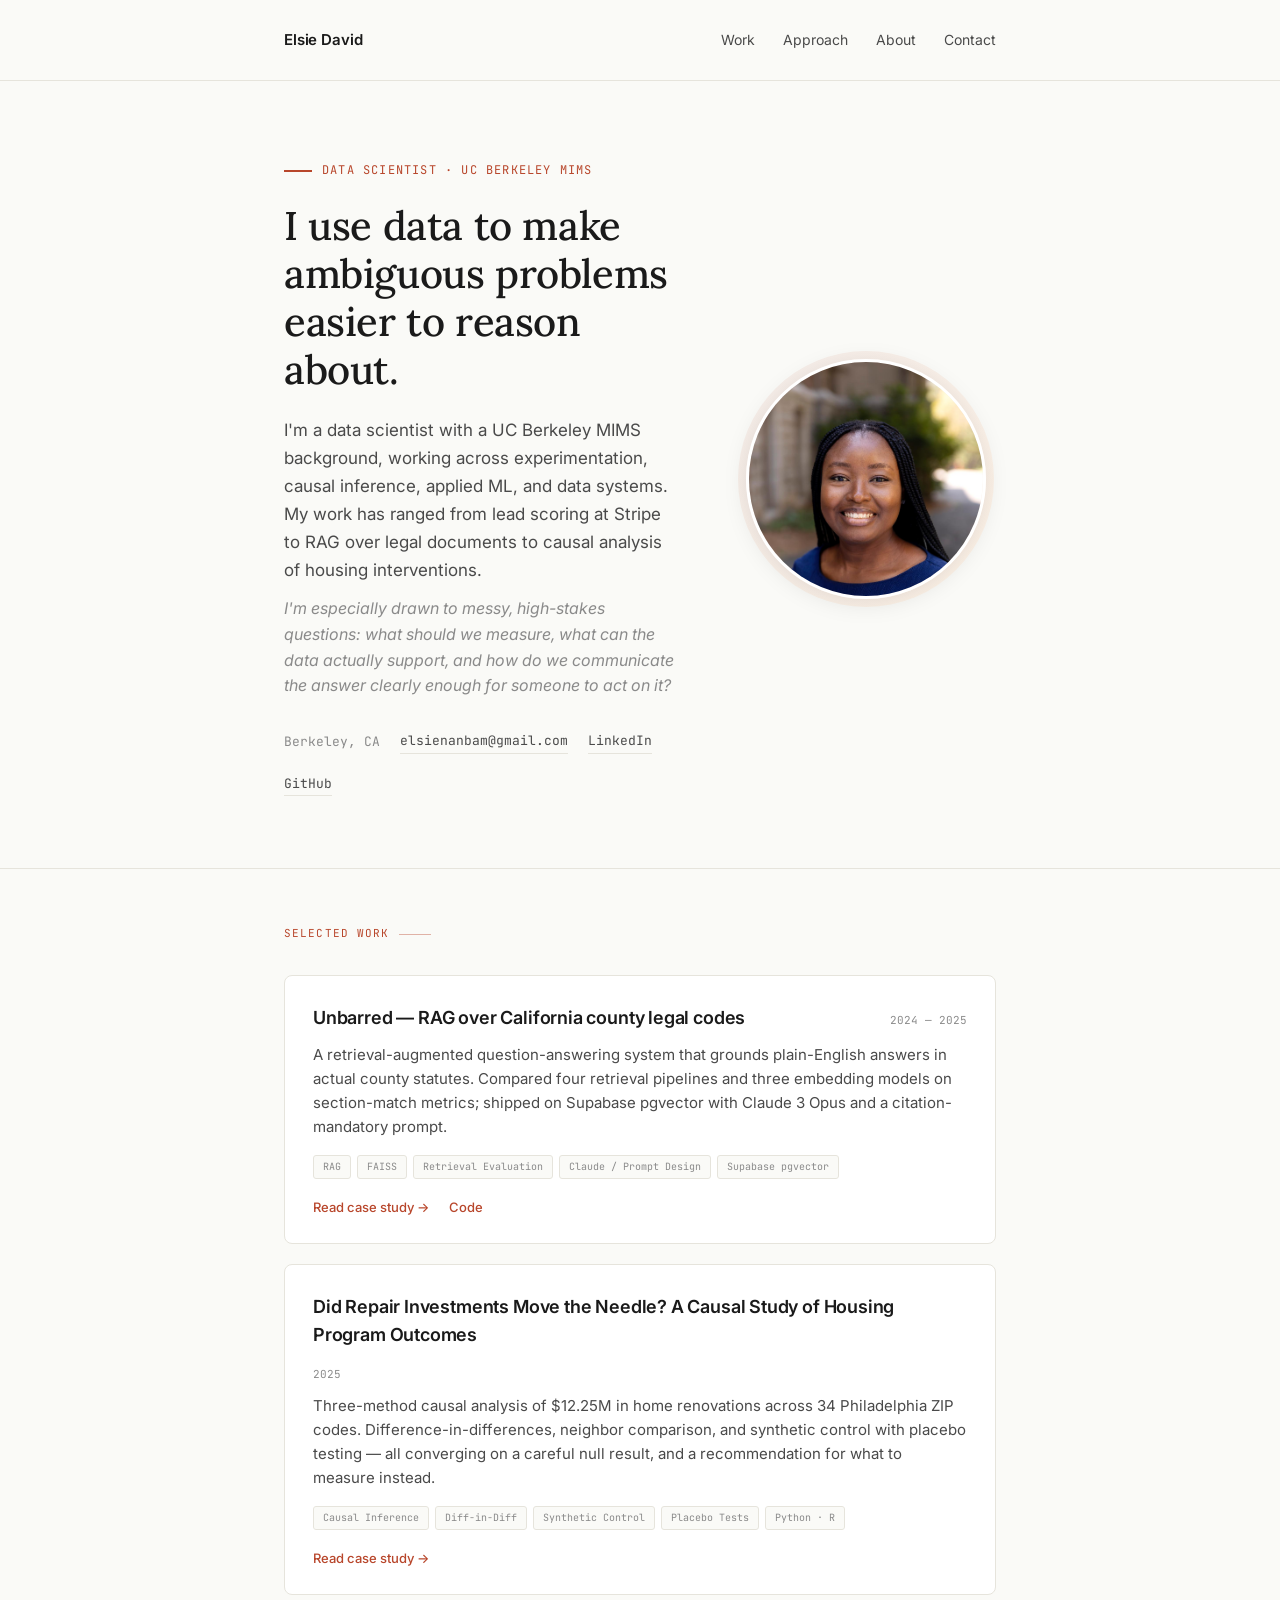
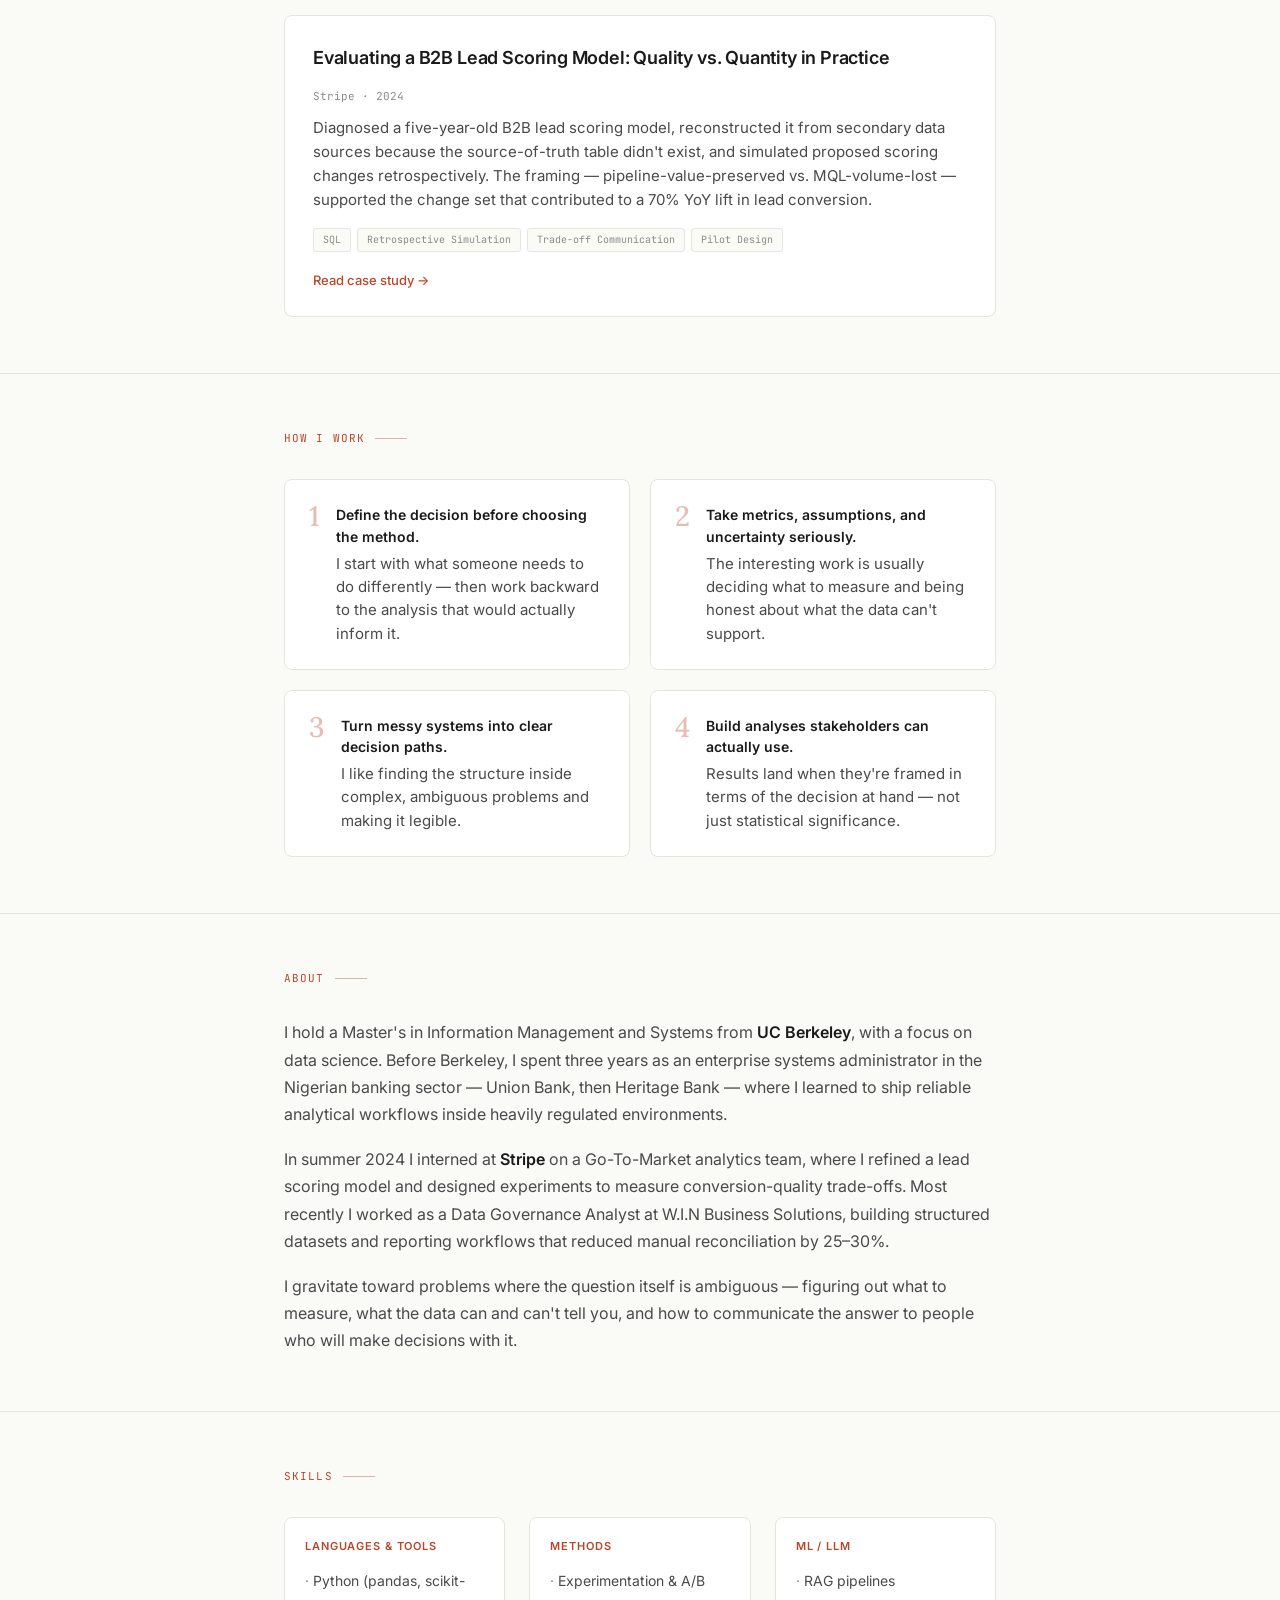
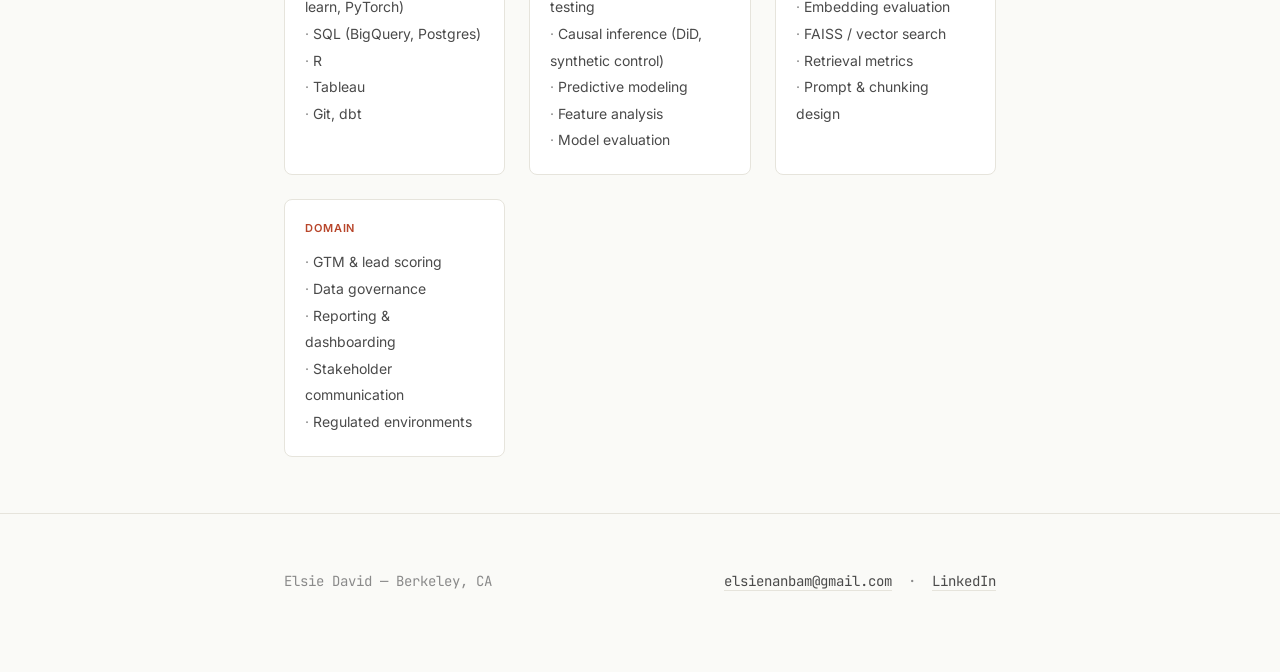
==== commit f83a4c08: "Refine case study titles" ====
--- a/index.html
+++ b/index.html
@@ -397,7 +397,7 @@
 
         <div class="project-card">
           <div class="project-header">
-            <div class="project-title">Habitat for Humanity — measuring renovation impact</div>
+            <div class="project-title">Did Repair Investments Move the Needle? A Causal Study of Housing Program Outcomes</div>
             <div class="project-meta">2025</div>
           </div>
           <p class="project-tagline">
@@ -417,7 +417,7 @@
 
         <div class="project-card">
           <div class="project-header">
-            <div class="project-title">Lead scoring &amp; the conversion-quality trade-off</div>
+            <div class="project-title">Evaluating a B2B Lead Scoring Model: Quality vs. Quantity in Practice</div>
             <div class="project-meta">Stripe · 2024</div>
           </div>
           <p class="project-tagline">
--- a/assets/styles.css
+++ b/assets/styles.css
@@ -10,6 +10,44 @@
   --highlight: #fef3e7;
   --accent-warm: #f5ede9;
 }
+
+/* At a Glance summary box */
+.at-a-glance {
+  display: grid;
+  grid-template-columns: 1fr 1fr;
+  gap: 0;
+  border: 1px solid var(--rule);
+  border-radius: 6px;
+  overflow: hidden;
+  margin: 32px 0;
+  background: var(--card);
+}
+.at-a-glance-item {
+  padding: 16px 20px;
+  border-right: 1px solid var(--rule);
+  border-bottom: 1px solid var(--rule);
+}
+.at-a-glance-item:nth-child(2n) { border-right: none; }
+.at-a-glance-item:nth-last-child(-n+2) { border-bottom: none; }
+.at-a-glance-item .aag-label {
+  font-family: 'JetBrains Mono', monospace;
+  font-size: 10px;
+  text-transform: uppercase;
+  letter-spacing: 0.09em;
+  color: var(--accent);
+  font-weight: 600;
+  margin-bottom: 5px;
+}
+.at-a-glance-item .aag-value {
+  font-size: 14px;
+  color: var(--ink-soft);
+  line-height: 1.5;
+}
+@media (max-width: 480px) {
+  .at-a-glance { grid-template-columns: 1fr; }
+  .at-a-glance-item { border-right: none; border-bottom: 1px solid var(--rule); }
+  .at-a-glance-item:last-child { border-bottom: none; }
+}
 * { box-sizing: border-box; margin: 0; padding: 0; }
 html { scroll-behavior: smooth; }
 body {
@@ -78,6 +116,13 @@
   line-height: 1.55;
   margin-bottom: 32px;
 }
+.case-subtitle {
+  font-size: 16px;
+  color: var(--ink-faint);
+  font-style: italic;
+  line-height: 1.55;
+  margin: -16px 0 24px;
+}
 .case-meta {
   display: grid;
   grid-template-columns: repeat(auto-fit, minmax(140px, 1fr));
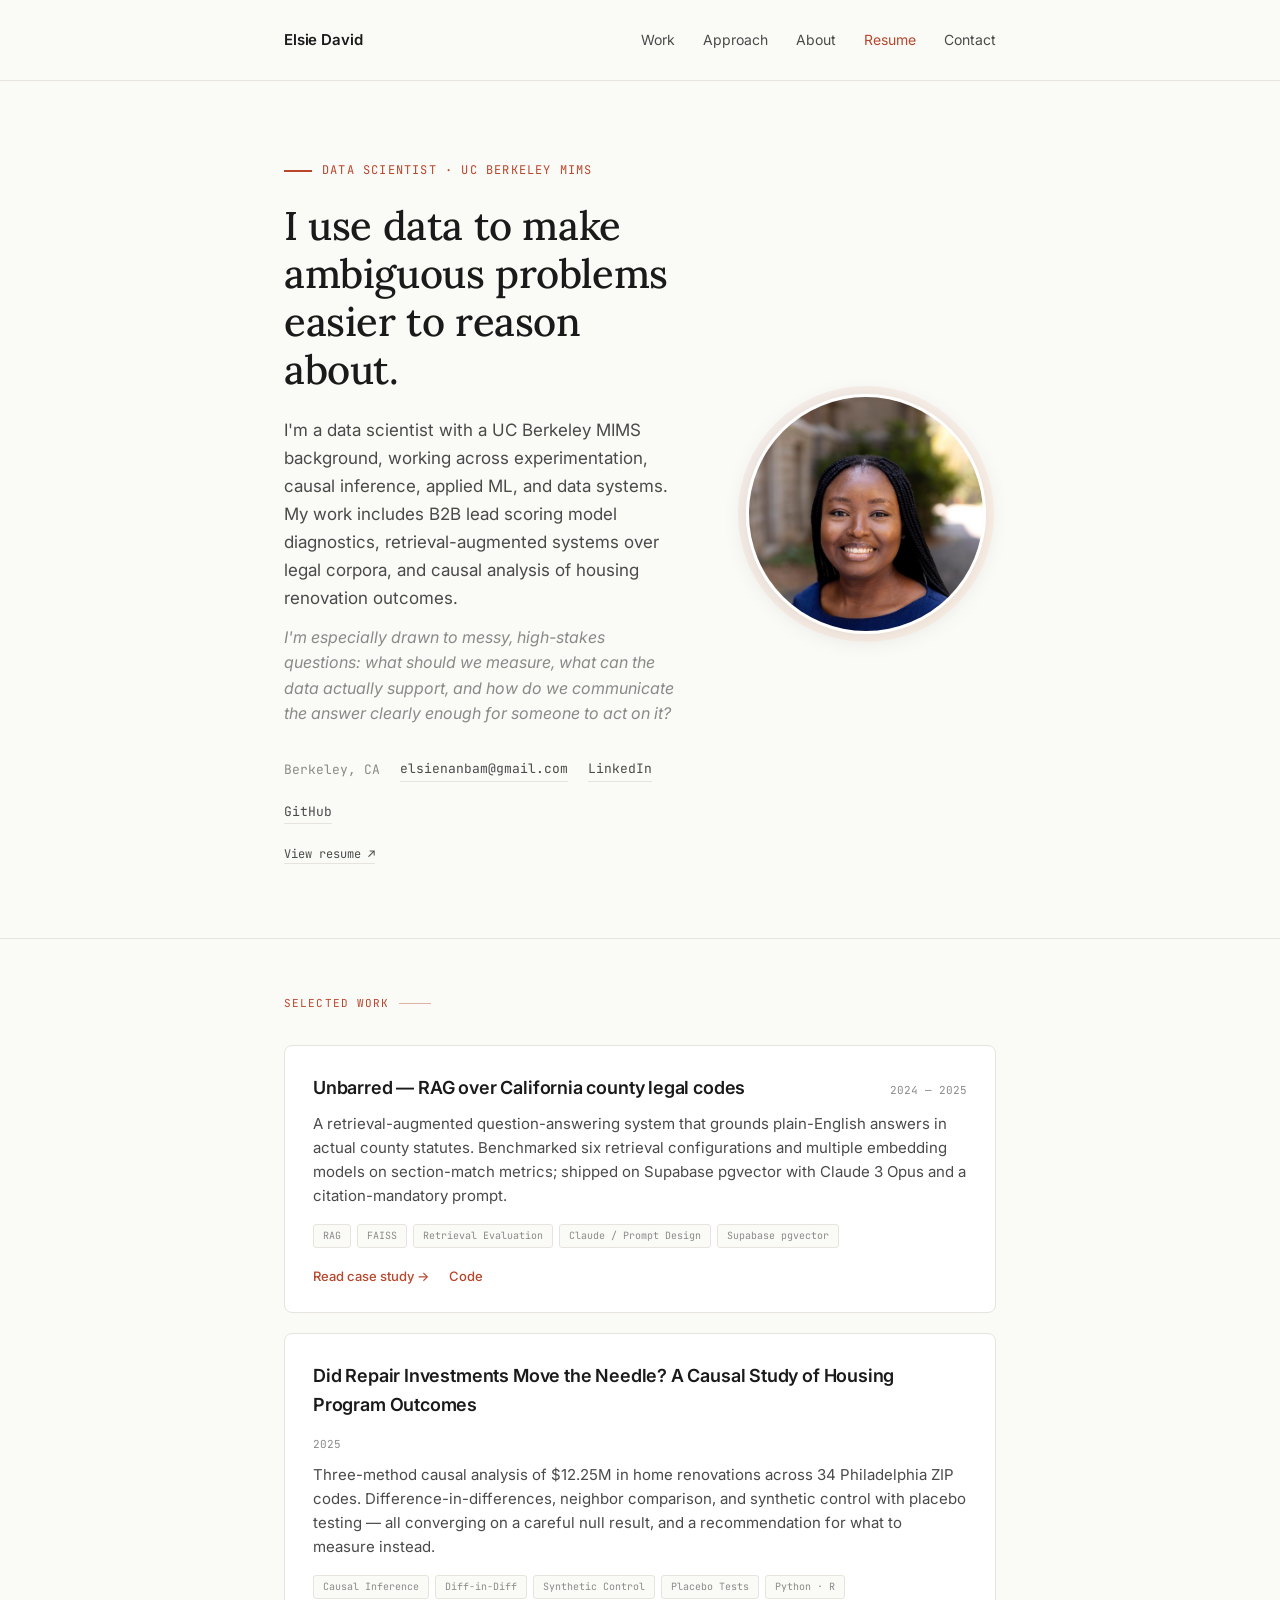
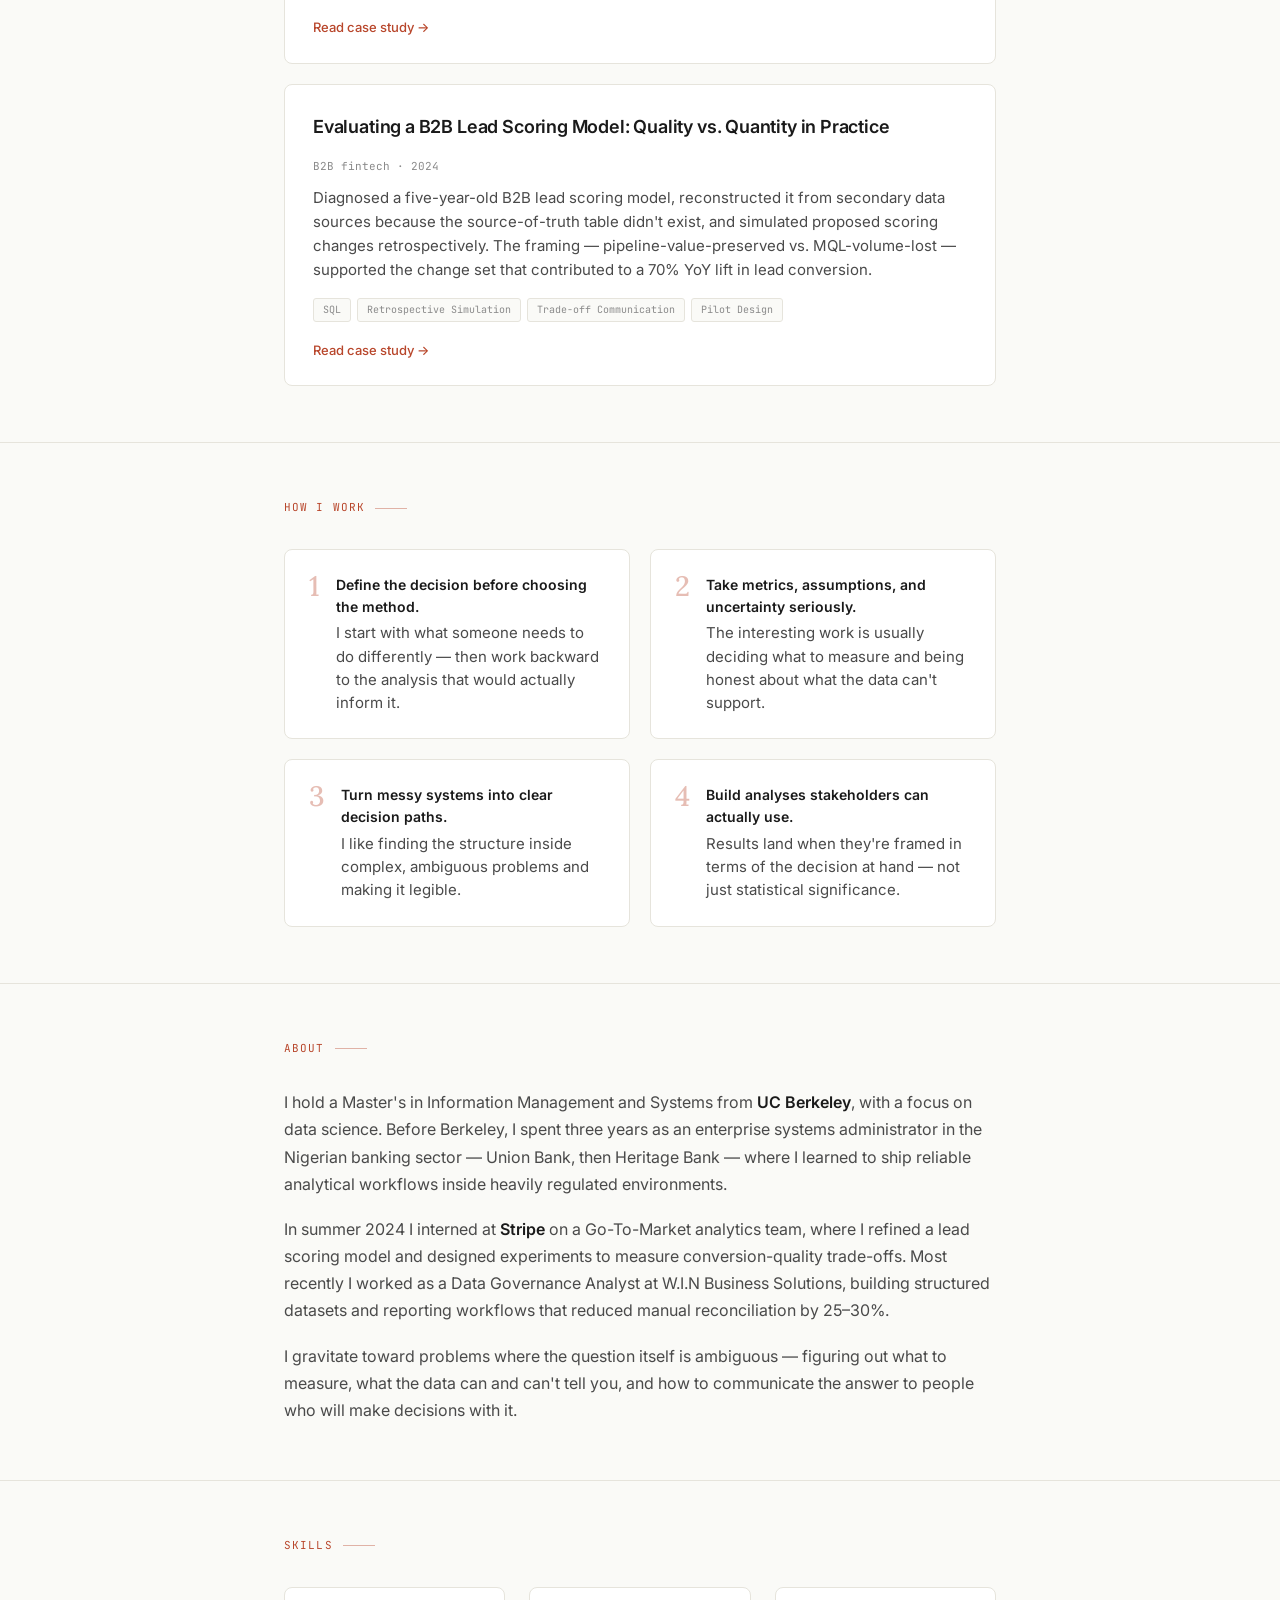
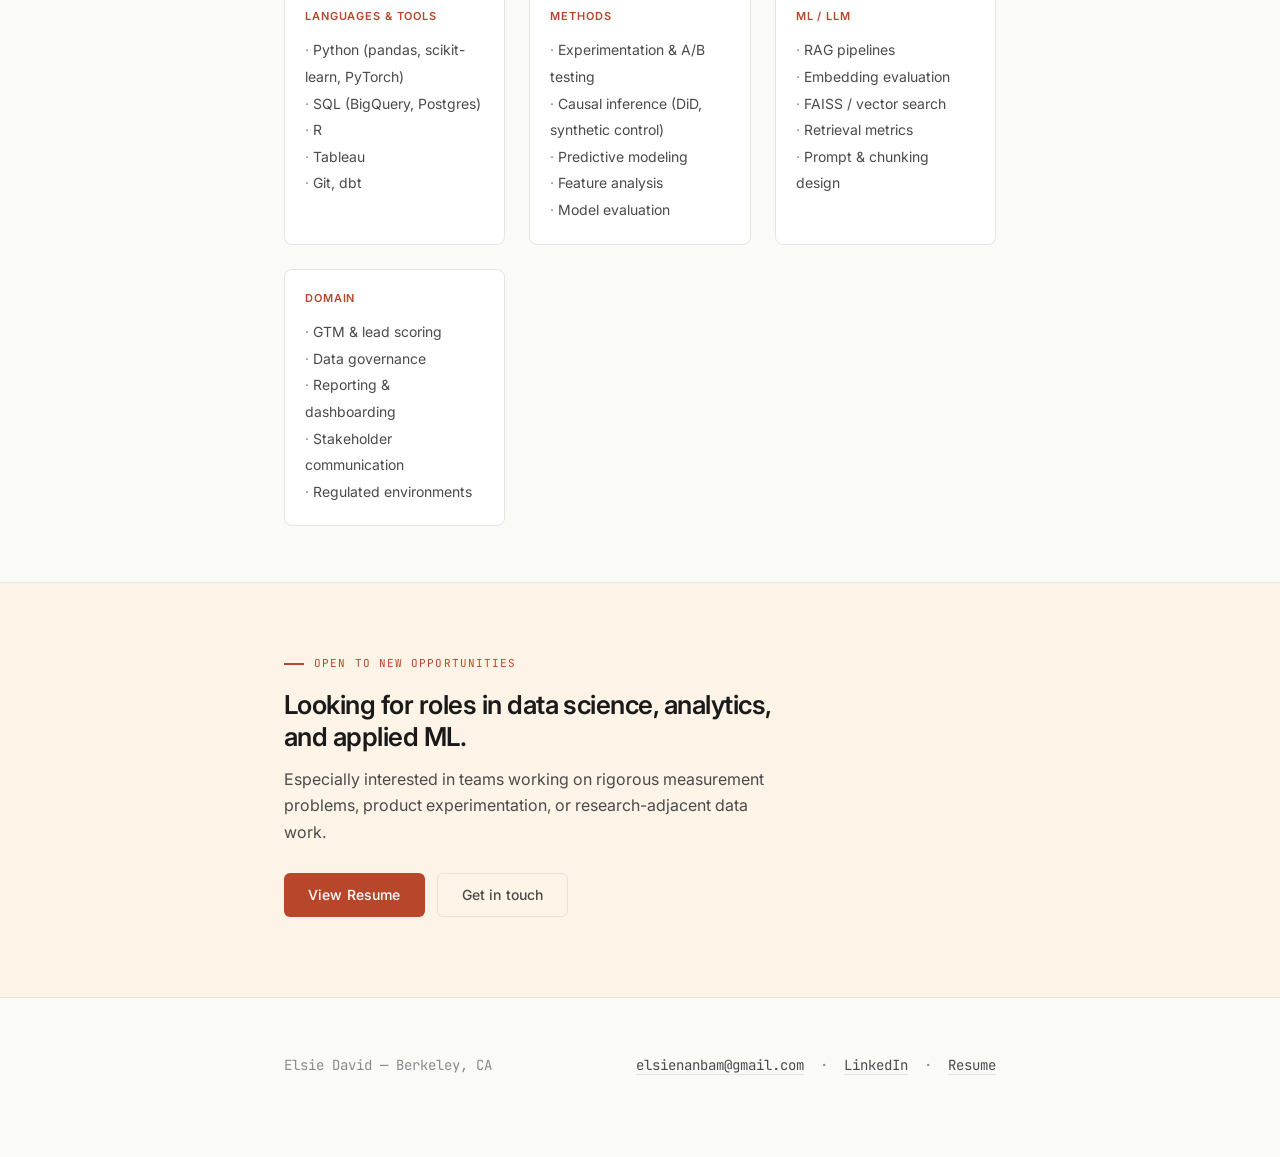
==== commit c20641b0: "Polish pass: resume path, OG metadata, homepage phrasing, closing CTA" ====
--- a/index.html
+++ b/index.html
@@ -4,7 +4,16 @@
   <meta charset="UTF-8" />
   <meta name="viewport" content="width=device-width, initial-scale=1.0" />
   <title>Elsie David — Data Scientist</title>
-  <meta name="description" content="Data scientist working at the intersection of experimentation, causal inference, and applied ML. UC Berkeley MIMS. Previously Stripe." />
+  <meta name="description" content="Data scientist working at the intersection of experimentation, causal inference, and applied ML. UC Berkeley MIMS." />
+  <!-- Open Graph -->
+  <meta property="og:type" content="website" />
+  <meta property="og:url" content="https://elsienanbam.github.io/" />
+  <meta property="og:title" content="Elsie David — Data Scientist" />
+  <meta property="og:description" content="Data scientist working at the intersection of experimentation, causal inference, and applied ML. UC Berkeley MIMS." />
+  <meta property="og:image" content="https://elsienanbam.github.io/assets/elsie_headshot_smile.jpeg" />
+  <meta name="twitter:card" content="summary" />
+  <meta name="twitter:title" content="Elsie David — Data Scientist" />
+  <meta name="twitter:description" content="Data scientist working at the intersection of experimentation, causal inference, and applied ML. UC Berkeley MIMS." />
   <link rel="preconnect" href="https://fonts.googleapis.com" />
   <link rel="preconnect" href="https://fonts.gstatic.com" crossorigin />
   <link href="https://fonts.googleapis.com/css2?family=Inter:wght@400;500;600;700&family=JetBrains+Mono:wght@400;500&family=Lora:wght@500;600&display=swap" rel="stylesheet" />
@@ -298,6 +307,72 @@
     .skill-group ul li::before {
       content: '·  ';
       color: var(--ink-faint);
+    }
+
+    /* Resume links */
+    nav .links a.nav-resume {
+      color: var(--accent);
+    }
+    nav .links a.nav-resume:hover { color: var(--accent); opacity: 0.8; }
+    .hero-resume {
+      margin-top: 16px;
+    }
+    .hero-resume a {
+      font-family: 'JetBrains Mono', monospace;
+      font-size: 12px;
+      color: var(--ink-soft);
+      text-decoration: none;
+      border-bottom: 1px solid var(--rule);
+      padding-bottom: 1px;
+      transition: color 0.15s, border-color 0.15s;
+    }
+    .hero-resume a:hover { color: var(--accent); border-color: var(--accent); }
+
+    /* Closing CTA */
+    section.cta-section {
+      padding: 72px 0 80px;
+      background: var(--highlight);
+    }
+    .cta-eyebrow {
+      font-family: 'JetBrains Mono', monospace;
+      font-size: 11px;
+      text-transform: uppercase;
+      letter-spacing: 0.1em;
+      color: var(--accent);
+      margin-bottom: 16px;
+      display: flex;
+      align-items: center;
+      gap: 10px;
+    }
+    .cta-eyebrow::before {
+      content: '';
+      display: block;
+      width: 20px;
+      height: 2px;
+      background: var(--accent);
+      flex-shrink: 0;
+    }
+    .cta-heading {
+      font-size: 26px;
+      font-weight: 600;
+      letter-spacing: -0.02em;
+      line-height: 1.25;
+      color: var(--ink);
+      margin-bottom: 12px;
+      max-width: 520px;
+    }
+    .cta-body {
+      font-size: 16px;
+      color: var(--ink-soft);
+      line-height: 1.65;
+      margin-bottom: 28px;
+      max-width: 500px;
+    }
+    .cta-actions {
+      display: flex;
+      gap: 12px;
+      flex-wrap: wrap;
+      align-items: center;
     }
 
     /* Responsive */
@@ -336,6 +411,7 @@
         <a href="#work">Work</a>
         <a href="#how">Approach</a>
         <a href="#about">About</a>
+        <a href="assets/Elsie_David_Resume.pdf" target="_blank" rel="noopener" class="nav-resume">Resume</a>
         <a href="mailto:elsienanbam@gmail.com">Contact</a>
       </div>
     </div>
@@ -348,7 +424,7 @@
           <div class="hero-eyebrow">Data Scientist · UC Berkeley MIMS</div>
           <h1>I use data to make ambiguous problems easier to reason about.</h1>
           <p class="lede">
-            I'm a data scientist with a UC Berkeley MIMS background, working across experimentation, causal inference, applied ML, and data systems. My work has ranged from lead scoring at Stripe to RAG over legal documents to causal analysis of housing interventions.
+            I'm a data scientist with a UC Berkeley MIMS background, working across experimentation, causal inference, applied ML, and data systems. My work includes B2B lead scoring model diagnostics, retrieval-augmented systems over legal corpora, and causal analysis of housing renovation outcomes.
           </p>
           <p class="personality">
             I'm especially drawn to messy, high-stakes questions: what should we measure, what can the data actually support, and how do we communicate the answer clearly enough for someone to act on it?
@@ -359,6 +435,9 @@
             <a href="https://linkedin.com/in/elsienanbamdavid/" target="_blank" rel="noopener">LinkedIn</a>
             <a href="https://github.com/elsienanbam" target="_blank" rel="noopener">GitHub</a>
           </div>
+          <div class="hero-resume">
+            <a href="assets/Elsie_David_Resume.pdf" target="_blank" rel="noopener">View resume ↗</a>
+          </div>
         </div>
         <div class="hero-photo">
           <div class="hero-photo-frame">
@@ -380,7 +459,7 @@
             <div class="project-meta">2024 — 2025</div>
           </div>
           <p class="project-tagline">
-            A retrieval-augmented question-answering system that grounds plain-English answers in actual county statutes. Compared four retrieval pipelines and three embedding models on section-match metrics; shipped on Supabase pgvector with Claude 3 Opus and a citation-mandatory prompt.
+            A retrieval-augmented question-answering system that grounds plain-English answers in actual county statutes. Benchmarked six retrieval configurations and multiple embedding models on section-match metrics; shipped on Supabase pgvector with Claude 3 Opus and a citation-mandatory prompt.
           </p>
           <div class="project-tags">
             <span class="tag">RAG</span>
@@ -418,7 +497,7 @@
         <div class="project-card">
           <div class="project-header">
             <div class="project-title">Evaluating a B2B Lead Scoring Model: Quality vs. Quantity in Practice</div>
-            <div class="project-meta">Stripe · 2024</div>
+            <div class="project-meta">B2B fintech · 2024</div>
           </div>
           <p class="project-tagline">
             Diagnosed a five-year-old B2B lead scoring model, reconstructed it from secondary data sources because the source-of-truth table didn't exist, and simulated proposed scoring changes retrospectively. The framing — pipeline-value-preserved vs. MQL-volume-lost — supported the change set that contributed to a 70% YoY lift in lead conversion.
@@ -537,6 +616,18 @@
     </div>
   </section>
 
+  <section class="cta-section">
+    <div class="container">
+      <p class="cta-eyebrow">Open to new opportunities</p>
+      <h2 class="cta-heading">Looking for roles in data science, analytics, and applied ML.</h2>
+      <p class="cta-body">Especially interested in teams working on rigorous measurement problems, product experimentation, or research-adjacent data work.</p>
+      <div class="cta-actions">
+        <a href="assets/Elsie_David_Resume.pdf" target="_blank" rel="noopener" class="btn-primary">View Resume</a>
+        <a href="mailto:elsienanbam@gmail.com" class="btn-secondary">Get in touch</a>
+      </div>
+    </div>
+  </section>
+
   <footer>
     <div class="container">
       <div>Elsie David — Berkeley, CA</div>
@@ -544,6 +635,8 @@
         <a href="mailto:elsienanbam@gmail.com">elsienanbam@gmail.com</a>
         &nbsp;·&nbsp;
         <a href="https://linkedin.com/in/elsienanbamdavid/" target="_blank" rel="noopener">LinkedIn</a>
+        &nbsp;·&nbsp;
+        <a href="assets/Elsie_David_Resume.pdf" target="_blank" rel="noopener">Resume</a>
       </div>
     </div>
   </footer>
--- a/assets/styles.css
+++ b/assets/styles.css
@@ -291,6 +291,35 @@
 }
 footer a:hover { color: var(--accent); border-color: var(--accent); }
 
+/* CTA / contact buttons */
+.btn-primary {
+  display: inline-block;
+  padding: 11px 24px;
+  background: var(--accent);
+  color: #fff;
+  font-size: 14px;
+  font-weight: 500;
+  text-decoration: none;
+  border-radius: 6px;
+  letter-spacing: 0.01em;
+  transition: background 0.15s;
+}
+.btn-primary:hover { background: #9d3a23; }
+.btn-secondary {
+  display: inline-block;
+  padding: 10px 24px;
+  background: transparent;
+  color: var(--ink-soft);
+  font-size: 14px;
+  font-weight: 500;
+  text-decoration: none;
+  border: 1px solid var(--rule);
+  border-radius: 6px;
+  letter-spacing: 0.01em;
+  transition: border-color 0.15s, color 0.15s;
+}
+.btn-secondary:hover { color: var(--ink); border-color: var(--ink-soft); }
+
 @media (max-width: 600px) {
   .case-header h1 { font-size: 30px; }
   .case-lede { font-size: 17px; }
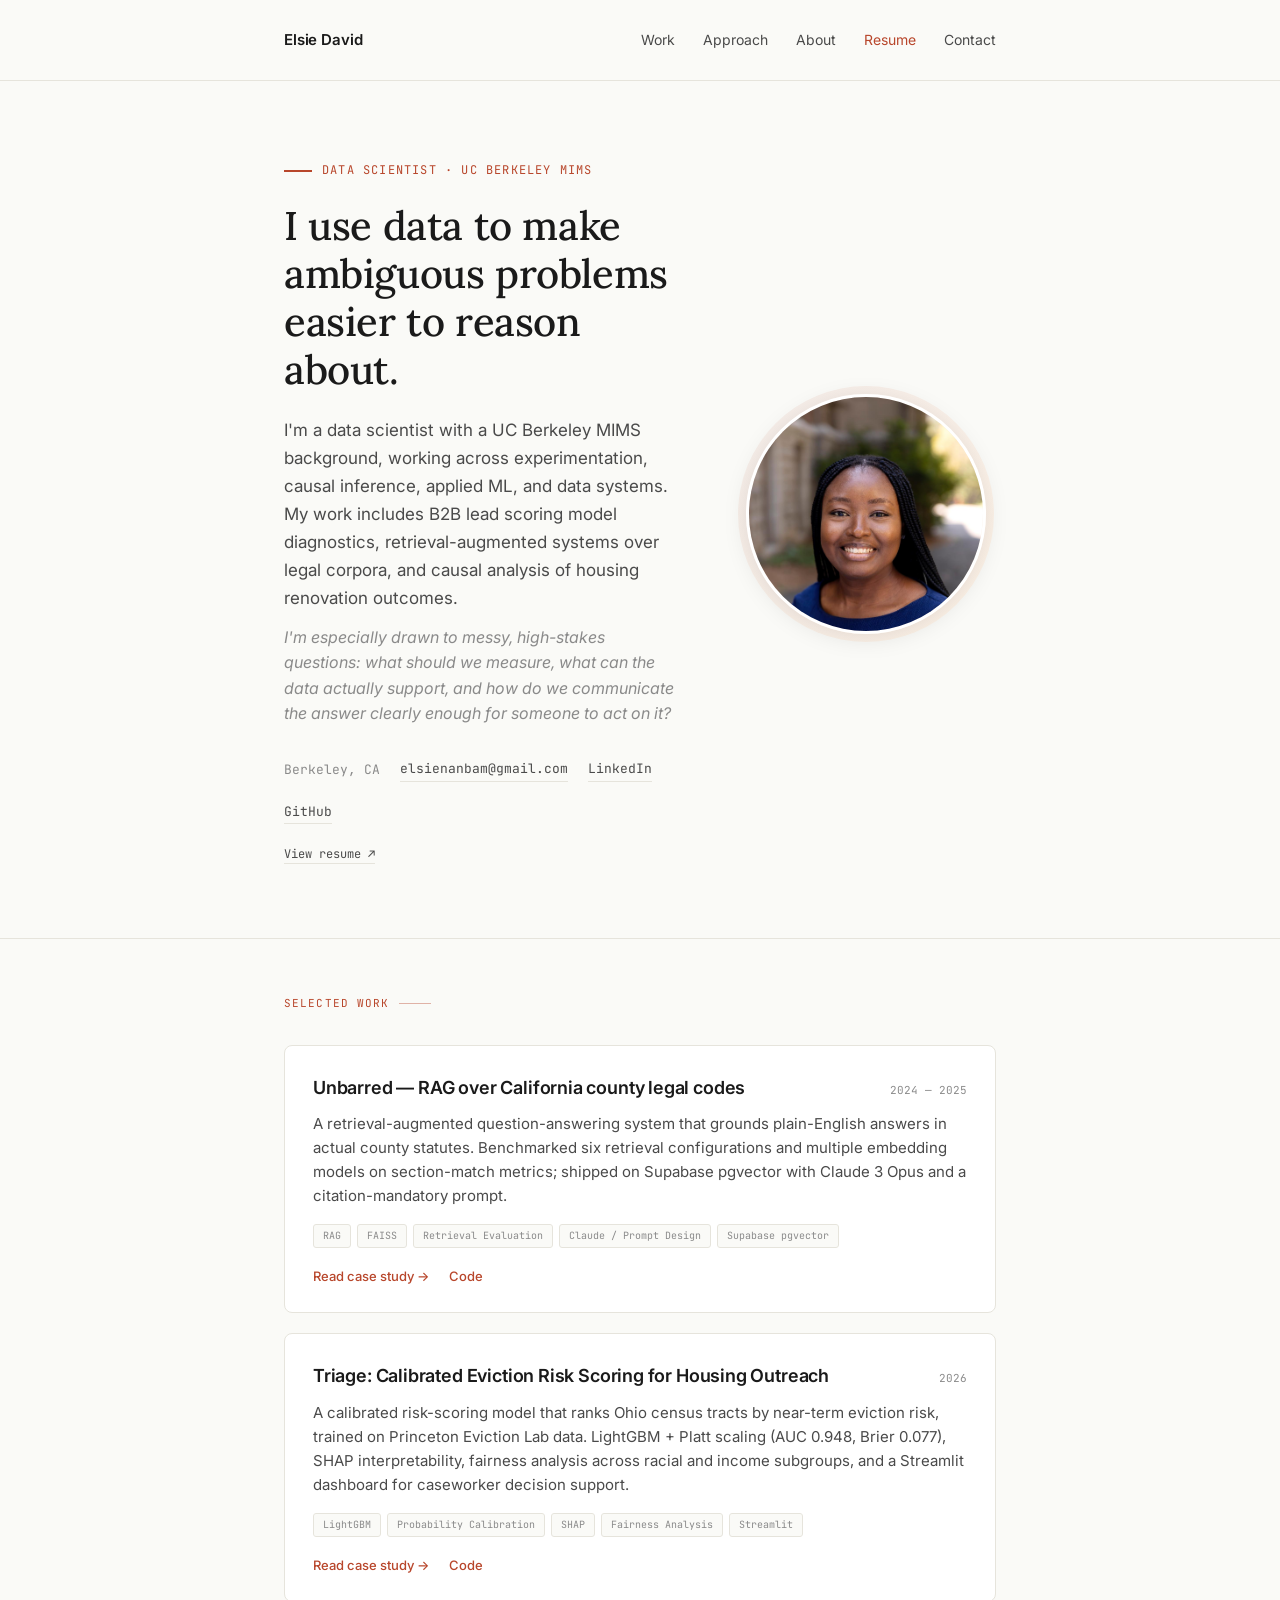
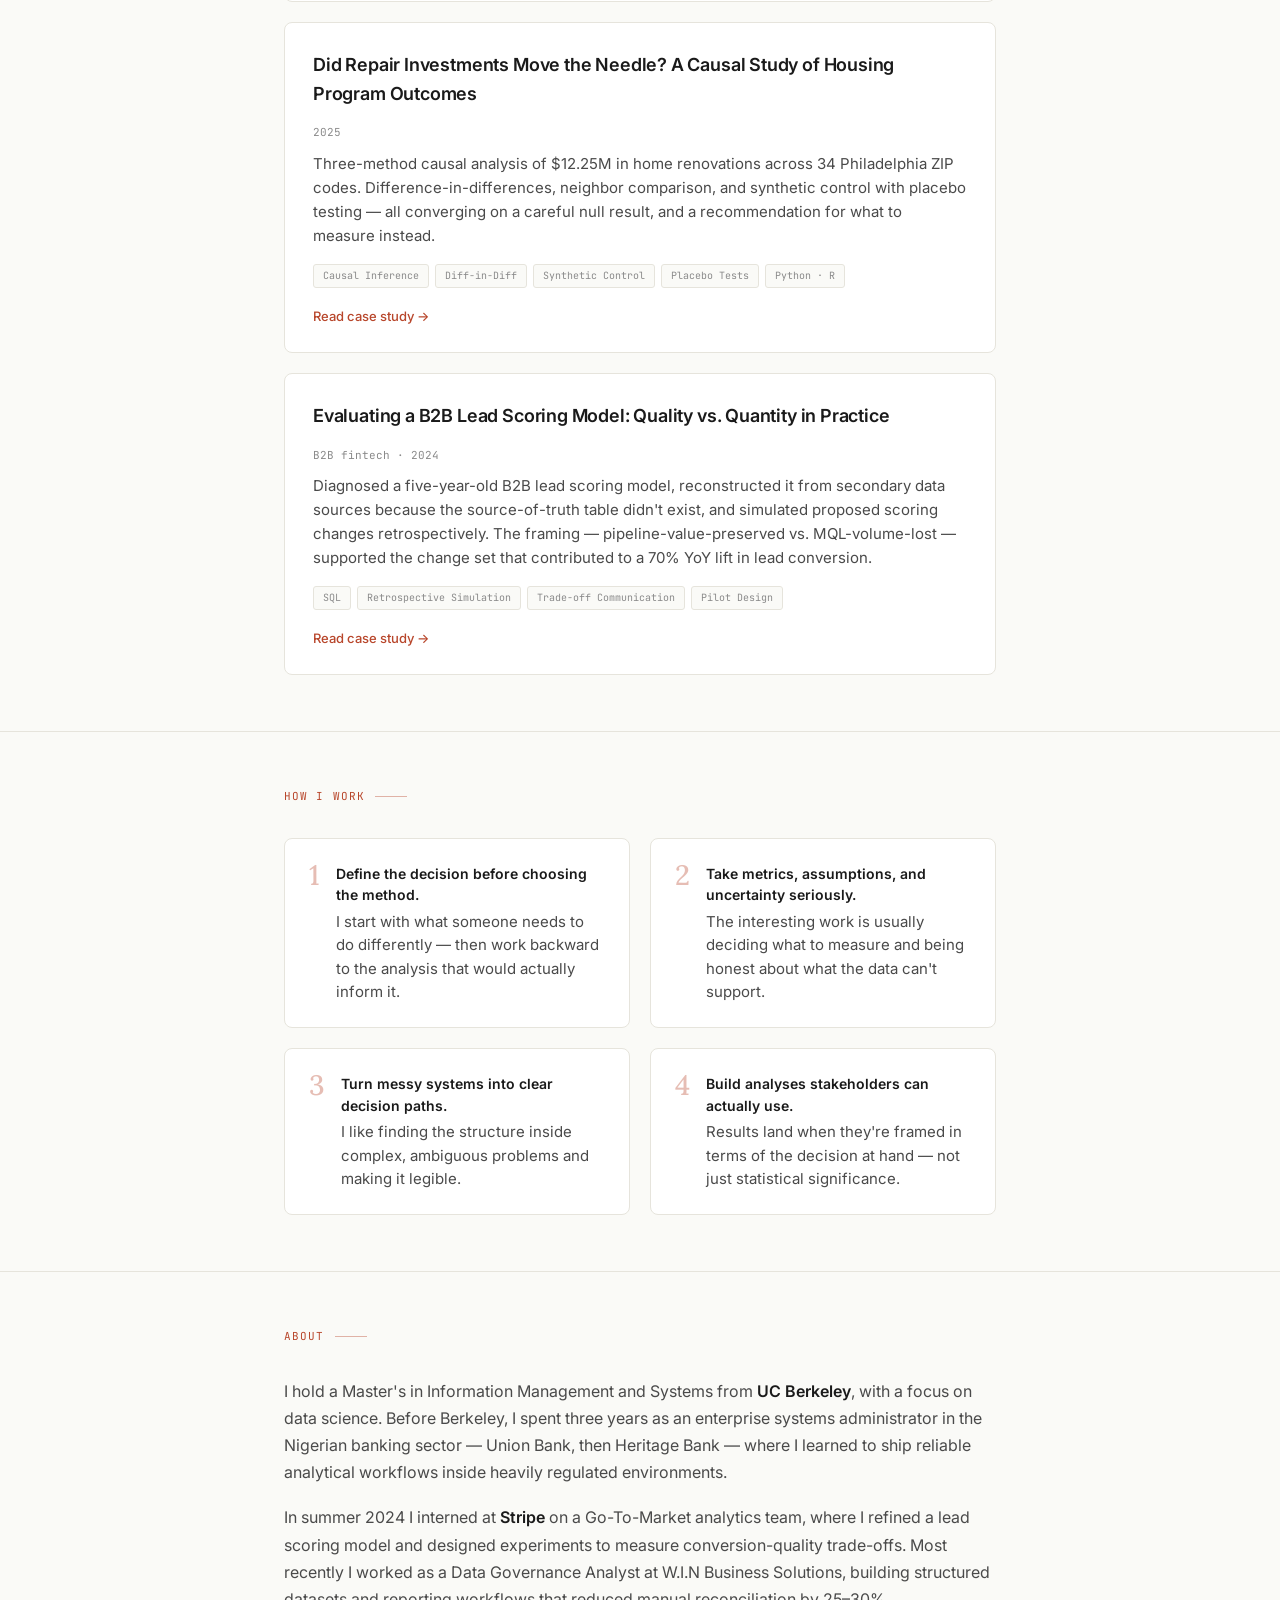
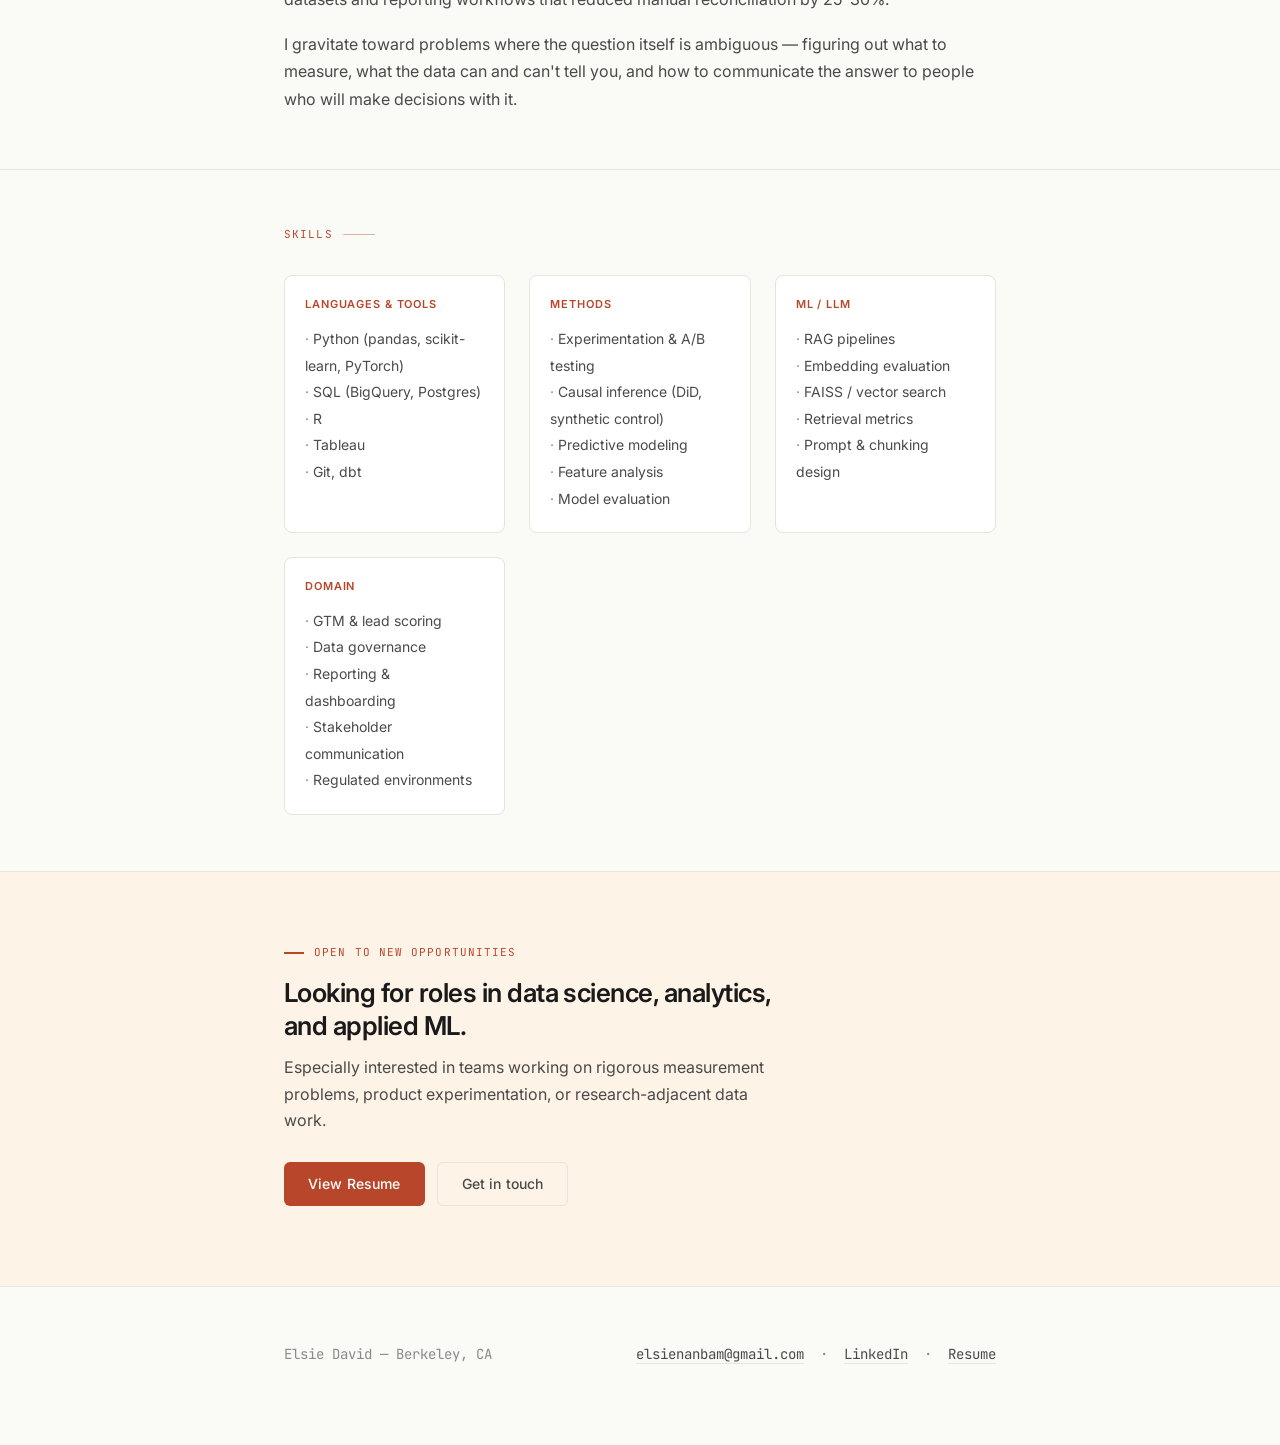
==== commit 8b89f0eb: "Add Triage case study" ====
--- a/index.html
+++ b/index.html
@@ -476,6 +476,27 @@
 
         <div class="project-card">
           <div class="project-header">
+            <div class="project-title">Triage: Calibrated Eviction Risk Scoring for Housing Outreach</div>
+            <div class="project-meta">2026</div>
+          </div>
+          <p class="project-tagline">
+            A calibrated risk-scoring model that ranks Ohio census tracts by near-term eviction risk, trained on Princeton Eviction Lab data. LightGBM + Platt scaling (AUC 0.948, Brier 0.077), SHAP interpretability, fairness analysis across racial and income subgroups, and a Streamlit dashboard for caseworker decision support.
+          </p>
+          <div class="project-tags">
+            <span class="tag">LightGBM</span>
+            <span class="tag">Probability Calibration</span>
+            <span class="tag">SHAP</span>
+            <span class="tag">Fairness Analysis</span>
+            <span class="tag">Streamlit</span>
+          </div>
+          <div class="project-links">
+            <a href="case-studies/triage.html">Read case study →</a>
+            <a href="https://github.com/elsienanbam/eviction-risk-triage" target="_blank" rel="noopener">Code</a>
+          </div>
+        </div>
+
+        <div class="project-card">
+          <div class="project-header">
             <div class="project-title">Did Repair Investments Move the Needle? A Causal Study of Housing Program Outcomes</div>
             <div class="project-meta">2025</div>
           </div>
